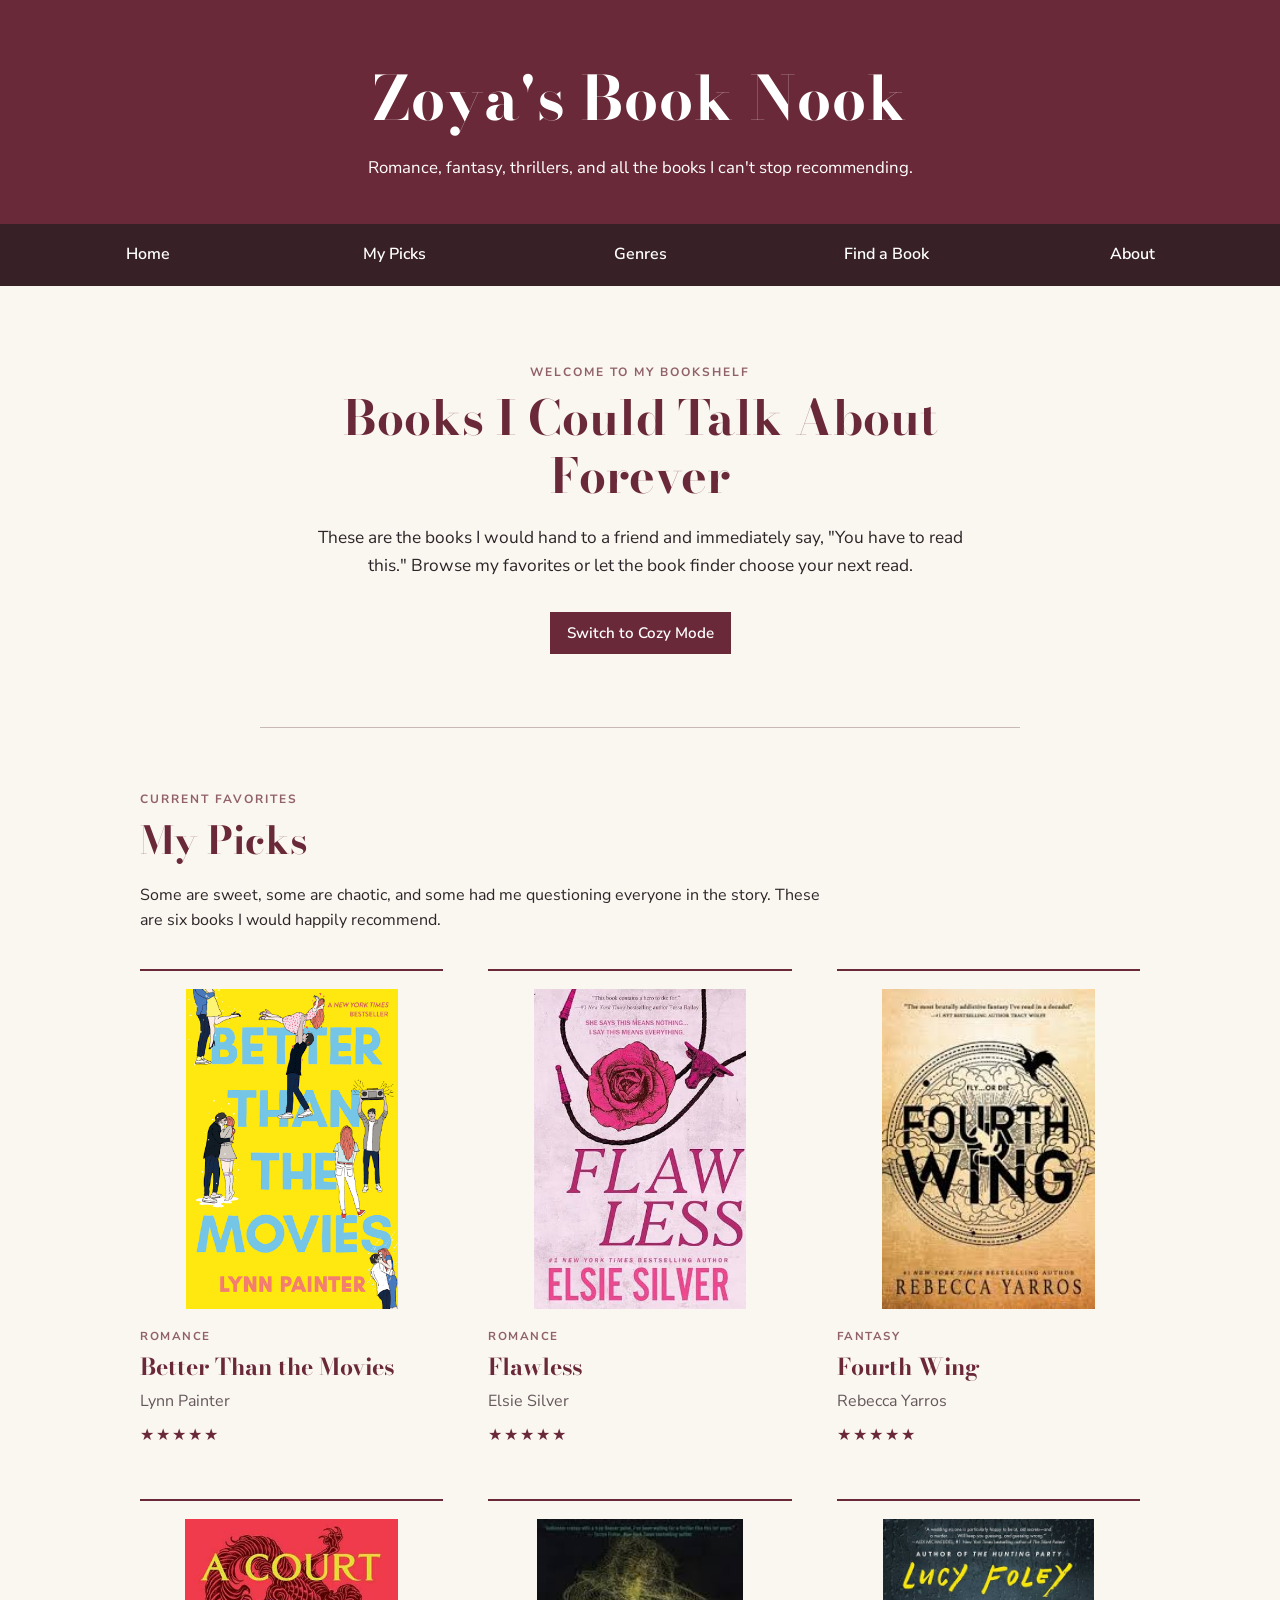
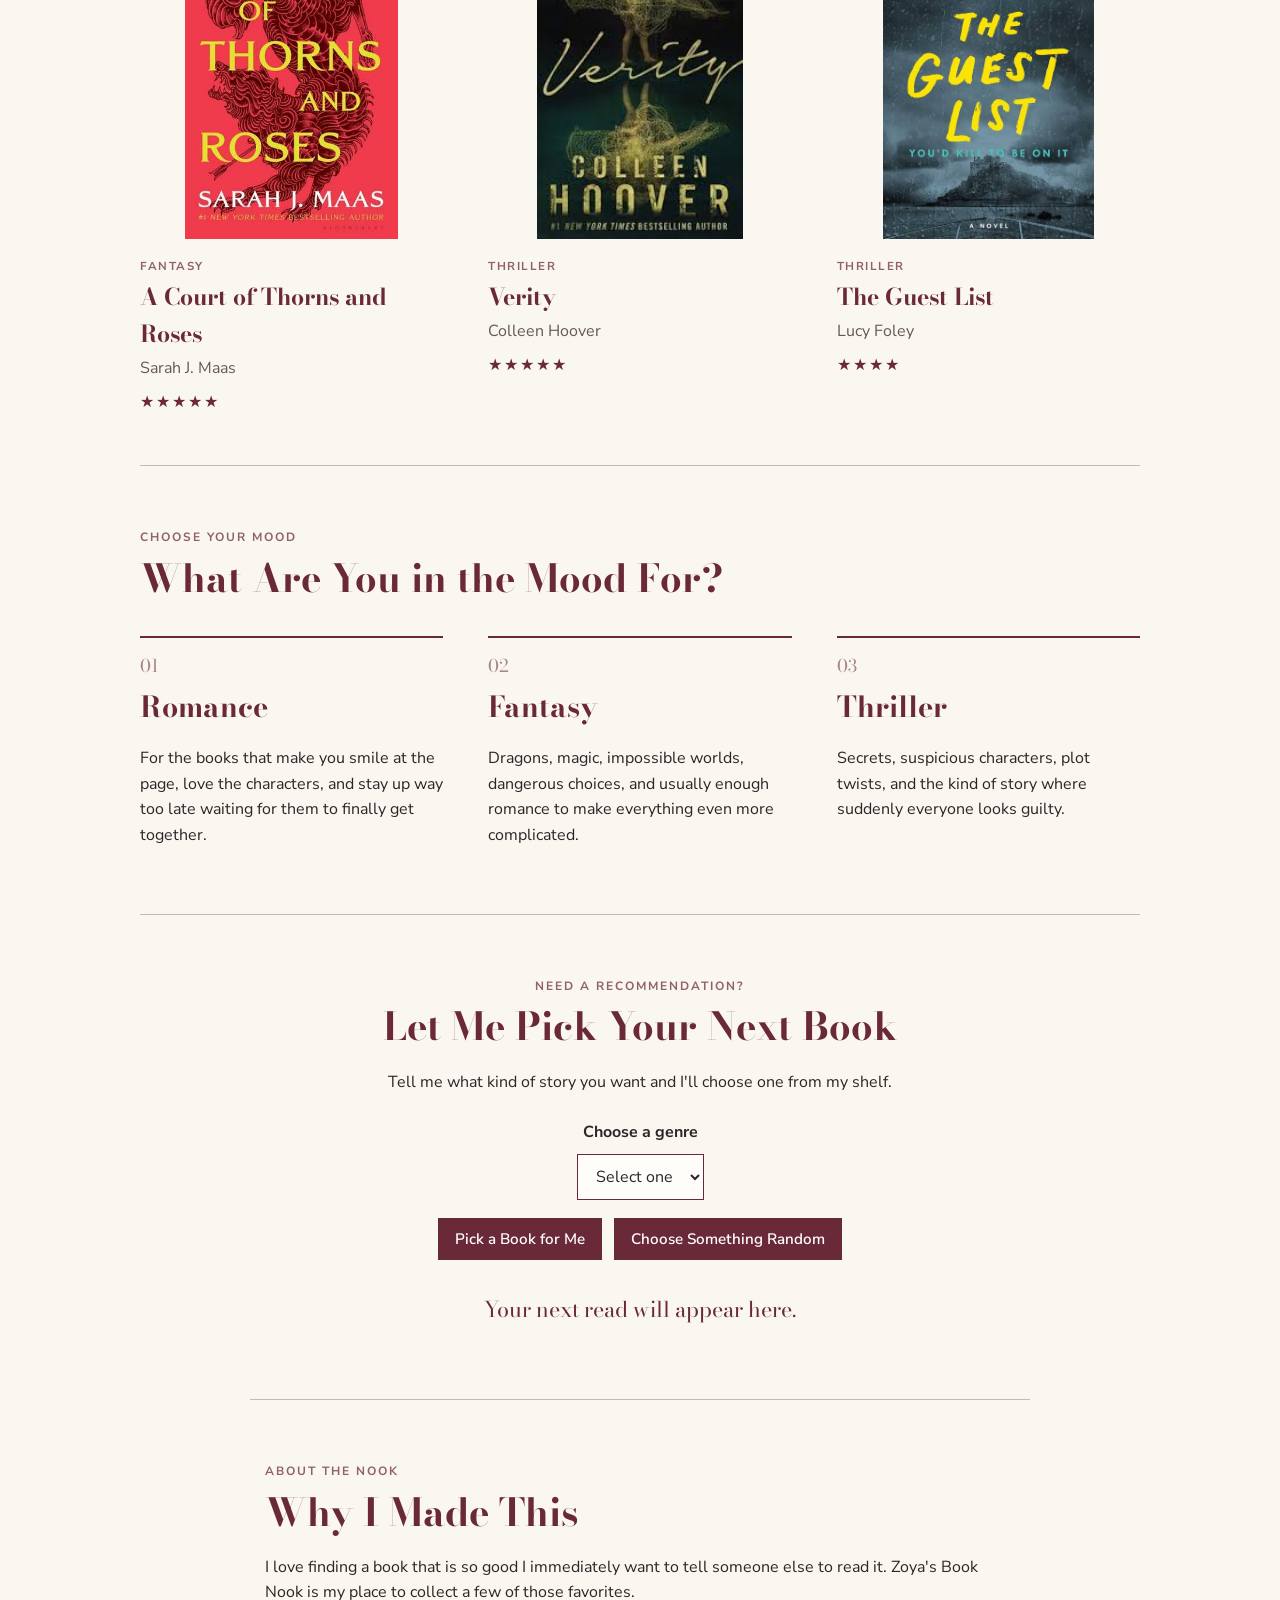
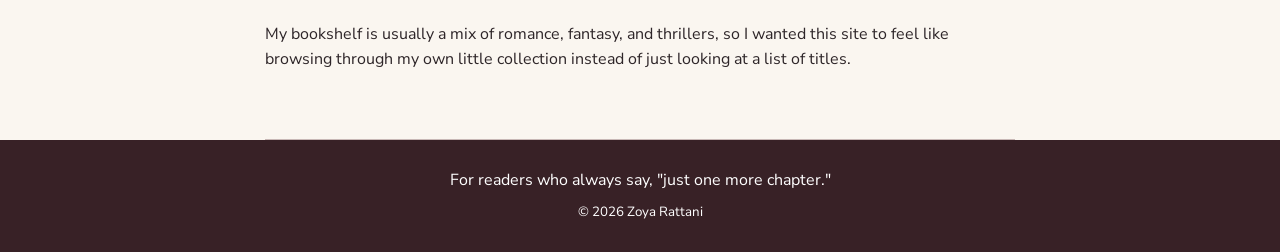
==== index.html @ b7ea71a5 "even more changes" ====
<!DOCTYPE html>
<html lang="en">

<head>
    <meta charset="UTF-8">
    <meta name="viewport" content="width=device-width, initial-scale=1.0">

    <meta name="description" content="Zoya's Book Nook is a collection of some of my favorite romance, fantasy, and thriller books.">
    <meta name="author" content="Zoya Rattani">

    <title>Zoya's Book Nook</title>

    <link rel="stylesheet" href="style.css">
</head>

<body>

    <header>
        <h1>Zoya's Book Nook</h1>

        <p class="tagline">
            Romance, fantasy, thrillers, and all the books I can't stop recommending.
        </p>
    </header>

    <nav>
        <a href="#home">Home</a>
        <a href="#books">My Picks</a>
        <a href="#genres">Genres</a>
        <a href="#recommend">Find a Book</a>
        <a href="#about">About</a>
    </nav>

    <main>

        <section id="home" class="hero">

            <p class="eyebrow">WELCOME TO MY BOOKSHELF</p>

            <h2>Books I Could Talk About Forever</h2>

            <p>
                These are the books I would hand to a friend and immediately say,
                "You have to read this." Browse my favorites or let the book finder
                choose your next read.
            </p>

            <button id="cozy-button">
                Switch to Cozy Mode
            </button>

        </section>


        <section id="books">

            <p class="eyebrow">CURRENT FAVORITES</p>

            <h2>My Picks</h2>

            <p class="section-intro">
                Some are sweet, some are chaotic, and some had me questioning
                everyone in the story. These are six books I would happily recommend.
            </p>

            <div class="book-grid">

                <article class="book-entry">

                    <img
                        src="images/better-than-movies.png"
                        alt="Better Than the Movies book cover"
                    >

                    <p class="genre-label">ROMANCE</p>

                    <h3>Better Than the Movies</h3>

                    <p class="author">
                        Lynn Painter
                    </p>

                    <p class="rating">
                        ★★★★★
                    </p>

                </article>


                <article class="book-entry">

                    <img
                        src="images/flawless.jpeg"
                        alt="Flawless book cover"
                    >

                    <p class="genre-label">ROMANCE</p>

                    <h3>Flawless</h3>

                    <p class="author">
                        Elsie Silver
                    </p>

                    <p class="rating">
                        ★★★★★
                    </p>

                </article>


                <article class="book-entry">

                    <img
                        src="images/fourth-wing.jpeg"
                        alt="Fourth Wing book cover"
                    >

                    <p class="genre-label">FANTASY</p>

                    <h3>Fourth Wing</h3>

                    <p class="author">
                        Rebecca Yarros
                    </p>

                    <p class="rating">
                        ★★★★★
                    </p>

                </article>


                <article class="book-entry">

                    <img
                        src="images/acotar.jpeg"
                        alt="A Court of Thorns and Roses book cover"
                    >

                    <p class="genre-label">FANTASY</p>

                    <h3>A Court of Thorns and Roses</h3>

                    <p class="author">
                        Sarah J. Maas
                    </p>

                    <p class="rating">
                        ★★★★★
                    </p>

                </article>


                <article class="book-entry">

                    <img
                        src="images/verity.jpeg"
                        alt="Verity book cover"
                    >

                    <p class="genre-label">THRILLER</p>

                    <h3>Verity</h3>

                    <p class="author">
                        Colleen Hoover
                    </p>

                    <p class="rating">
                        ★★★★★
                    </p>

                </article>


                <article class="book-entry">

                    <img
                        src="images/guest-list.jpeg"
                        alt="The Guest List book cover"
                    >

                    <p class="genre-label">THRILLER</p>

                    <h3>The Guest List</h3>

                    <p class="author">
                        Lucy Foley
                    </p>

                    <p class="rating">
                        ★★★★
                    </p>

                </article>

            </div>

        </section>


        <section id="genres">

            <p class="eyebrow">CHOOSE YOUR MOOD</p>

            <h2>What Are You in the Mood For?</h2>

            <div class="genre-grid">

                <div class="genre-section">

                    <p class="genre-number">01</p>

                    <h3>Romance</h3>

                    <p>
                        For the books that make you smile at the page,
                        love the characters, and stay up way too late
                        waiting for them to finally get together.
                    </p>

                </div>


                <div class="genre-section">

                    <p class="genre-number">02</p>

                    <h3>Fantasy</h3>

                    <p>
                        Dragons, magic, impossible worlds, dangerous choices,
                        and usually enough romance to make everything even more complicated.
                    </p>

                </div>


                <div class="genre-section">

                    <p class="genre-number">03</p>

                    <h3>Thriller</h3>

                    <p>
                        Secrets, suspicious characters, plot twists, and the kind
                        of story where suddenly everyone looks guilty.
                    </p>

                </div>

            </div>

        </section>


        <section id="recommend">

            <p class="eyebrow">NEED A RECOMMENDATION?</p>

            <h2>Let Me Pick Your Next Book</h2>

            <p>
                Tell me what kind of story you want and I'll choose one from my shelf.
            </p>

            <label for="genreSelect">
                Choose a genre
            </label>

            <select id="genreSelect">

                <option value="">
                    Select one
                </option>

                <option value="romance">
                    Romance
                </option>

                <option value="fantasy">
                    Fantasy
                </option>

                <option value="thriller">
                    Thriller
                </option>

            </select>

            <div class="button-row">

                <button id="recommend-button">
                    Pick a Book for Me
                </button>

                <button id="random-button">
                    Choose Something Random
                </button>

            </div>

            <p id="bookResult">
                Your next read will appear here.
            </p>

        </section>


        <section id="about">

            <p class="eyebrow">ABOUT THE NOOK</p>

            <h2>Why I Made This</h2>

            <p>
                I love finding a book that is so good I immediately want to tell
                someone else to read it. Zoya's Book Nook is my place to collect
                a few of those favorites.
            </p>

            <p>
                My bookshelf is usually a mix of romance, fantasy, and thrillers,
                so I wanted this site to feel like browsing through my own little
                collection instead of just looking at a list of titles.
            </p>

        </section>

    </main>


    <footer>

        <p>
            For readers who always say, "just one more chapter."
        </p>

        <small>
            &copy; 2026 Zoya Rattani
        </small>

    </footer>


    <script src="script.js"></script>

</body>

</html>
---- style.css ----
@import url('https://fonts.googleapis.com/css2?family=Bodoni+Moda:opsz,wght@6..96,600;6..96,700&family=Nunito+Sans:wght@400;500;600;700&display=swap');

html {
    scroll-behavior: smooth;
}

body {
    margin: 0;
    font-family: "Nunito Sans", Arial, sans-serif;
    background-color: #faf6f0;
    color: #2d2528;
    line-height: 1.6;
}

header {
    background-color: #6a2938;
    color: white;
    text-align: center;
    padding: 50px 20px 42px;
}

h1,
h2,
h3 {
    font-family: "Bodoni Moda", Georgia, serif;
}

h1 {
    font-size: 3.8rem;
    margin: 0;
    font-weight: 700;
    letter-spacing: 1px;
}

.tagline {
    margin: 8px 0 0;
    font-size: 1.05rem;
}

nav {
    display: grid;
    grid-template-columns: repeat(5, 1fr);
    background-color: #382126;
    text-align: center;
    padding: 14px 25px;
}

nav a {
    color: white;
    text-decoration: none;
    font-weight: 600;
    padding: 4px;
}

nav a:hover {
    color: #e6b9be;
    text-decoration: underline;
}

main {
    max-width: 1000px;
    margin: auto;
    padding: 0 25px;
}

section {
    padding: 50px 0;
    border-bottom: 1px solid #c8b8b6;
}

h2 {
    color: #6a2938;
    font-size: 2.4rem;
    line-height: 1.2;
    margin: 0 0 20px;
}

h3 {
    color: #6a2938;
}

.eyebrow {
    color: #91616a;
    font-size: 0.75rem;
    font-weight: 700;
    letter-spacing: 2px;
    margin-bottom: 7px;
}

.hero {
    text-align: center;
    max-width: 760px;
    margin: auto;
    padding-top: 65px;
    padding-bottom: 65px;
}

.hero h2 {
    font-size: 3rem;
}

.hero p:not(.eyebrow) {
    font-size: 1.08rem;
    max-width: 680px;
    margin: 0 auto 25px;
}

.section-intro {
    max-width: 700px;
    margin-bottom: 35px;
}

.book-grid {
    display: grid;
    grid-template-columns: repeat(3, 1fr);
    column-gap: 45px;
    row-gap: 50px;
}

.book-entry {
    border-top: 2px solid #6a2938;
    padding-top: 18px;
}

.book-entry img {
    display: block;
    width: 100%;
    max-width: 220px;
    height: 320px;
    object-fit: contain;
    margin: 0 auto 18px;
    border-radius: 0;
}

.book-entry h3 {
    font-size: 1.45rem;
    margin: 3px 0 4px;
}

.genre-label {
    color: #91616a;
    font-size: 0.72rem;
    font-weight: 700;
    letter-spacing: 1.5px;
    margin: 0;
}

.author {
    margin: 0;
    color: #65585b;
}

.rating {
    margin: 8px 0 0;
    letter-spacing: 2px;
    color: #6a2938;
}

.genre-grid {
    display: grid;
    grid-template-columns: repeat(3, 1fr);
    gap: 45px;
    margin-top: 35px;
}

.genre-section {
    border-top: 2px solid #6a2938;
    padding-top: 14px;
}

.genre-section h3 {
    font-size: 1.8rem;
    margin: 4px 0 10px;
}

.genre-number {
    font-family: "Bodoni Moda", Georgia, serif;
    color: #aa858a;
    font-size: 1.1rem;
    margin: 0;
}

#recommend {
    text-align: center;
    max-width: 780px;
    margin: auto;
}

#recommend label {
    display: block;
    font-weight: 700;
    margin: 25px 0 8px;
}

select {
    font-family: "Nunito Sans", Arial, sans-serif;
    font-size: 1rem;
    background-color: #fffdf9;
    color: #2d2528;
    border: 1px solid #6a2938;
    border-radius: 0;
    padding: 10px 14px;
}

.button-row {
    margin-top: 10px;
}

button {
    font-family: "Nunito Sans", Arial, sans-serif;
    font-size: 0.95rem;
    font-weight: 600;
    background-color: #6a2938;
    color: white;
    border: 1px solid #6a2938;
    border-radius: 0;
    padding: 10px 16px;
    margin: 8px 4px;
    cursor: pointer;
    box-shadow: none;
}

button:hover {
    background-color: #87394c;
}

#bookResult {
    font-family: "Bodoni Moda", Georgia, serif;
    font-size: 1.35rem;
    color: #6a2938;
    min-height: 35px;
    margin-top: 25px;
}

#about {
    max-width: 750px;
    margin: auto;
}

footer {
    background-color: #382126;
    color: white;
    text-align: center;
    padding: 28px 20px;
}

footer p {
    margin: 0 0 5px;
}


/* Cozy mode */

body.cozy-mode {
    background-color: #20191b;
    color: #eee5df;
}

body.cozy-mode header {
    background-color: #3d2027;
}

body.cozy-mode nav {
    background-color: #160f11;
}

body.cozy-mode h2,
body.cozy-mode h3 {
    color: #e5b8bf;
}

body.cozy-mode .eyebrow,
body.cozy-mode .genre-label {
    color: #cf949e;
}

body.cozy-mode section {
    border-bottom-color: #60494f;
}

body.cozy-mode .book-entry,
body.cozy-mode .genre-section {
    border-top-color: #b36f7b;
}

body.cozy-mode .author {
    color: #cbbdb8;
}

body.cozy-mode .rating {
    color: #d99aa5;
}

body.cozy-mode select {
    background-color: #302426;
    color: #eee5df;
    border-color: #b36f7b;
}

body.cozy-mode #bookResult {
    color: #e5b8bf;
}

body.cozy-mode button {
    background-color: #7c3b49;
    border-color: #b36f7b;
}

body.cozy-mode button:hover {
    background-color: #965062;
}


/* Tablet */

@media (max-width: 900px) {

    .book-grid {
        grid-template-columns: repeat(2, 1fr);
    }

    .genre-grid {
        grid-template-columns: repeat(2, 1fr);
    }
}


/* Phone */

@media (max-width: 600px) {

    nav {
        grid-template-columns: 1fr;
        gap: 8px;
    }

    main {
        padding: 0 20px;
    }

    h1 {
        font-size: 2.6rem;
    }

    h2 {
        font-size: 2rem;
    }

    .hero h2 {
        font-size: 2.3rem;
    }

    .book-grid {
        grid-template-columns: 1fr;
    }

    .genre-grid {
        grid-template-columns: 1fr;
    }

    .book-entry img {
        height: auto;
        max-width: 230px;
    }

    button {
        display: block;
        width: 100%;
        margin: 8px 0;
    }
}
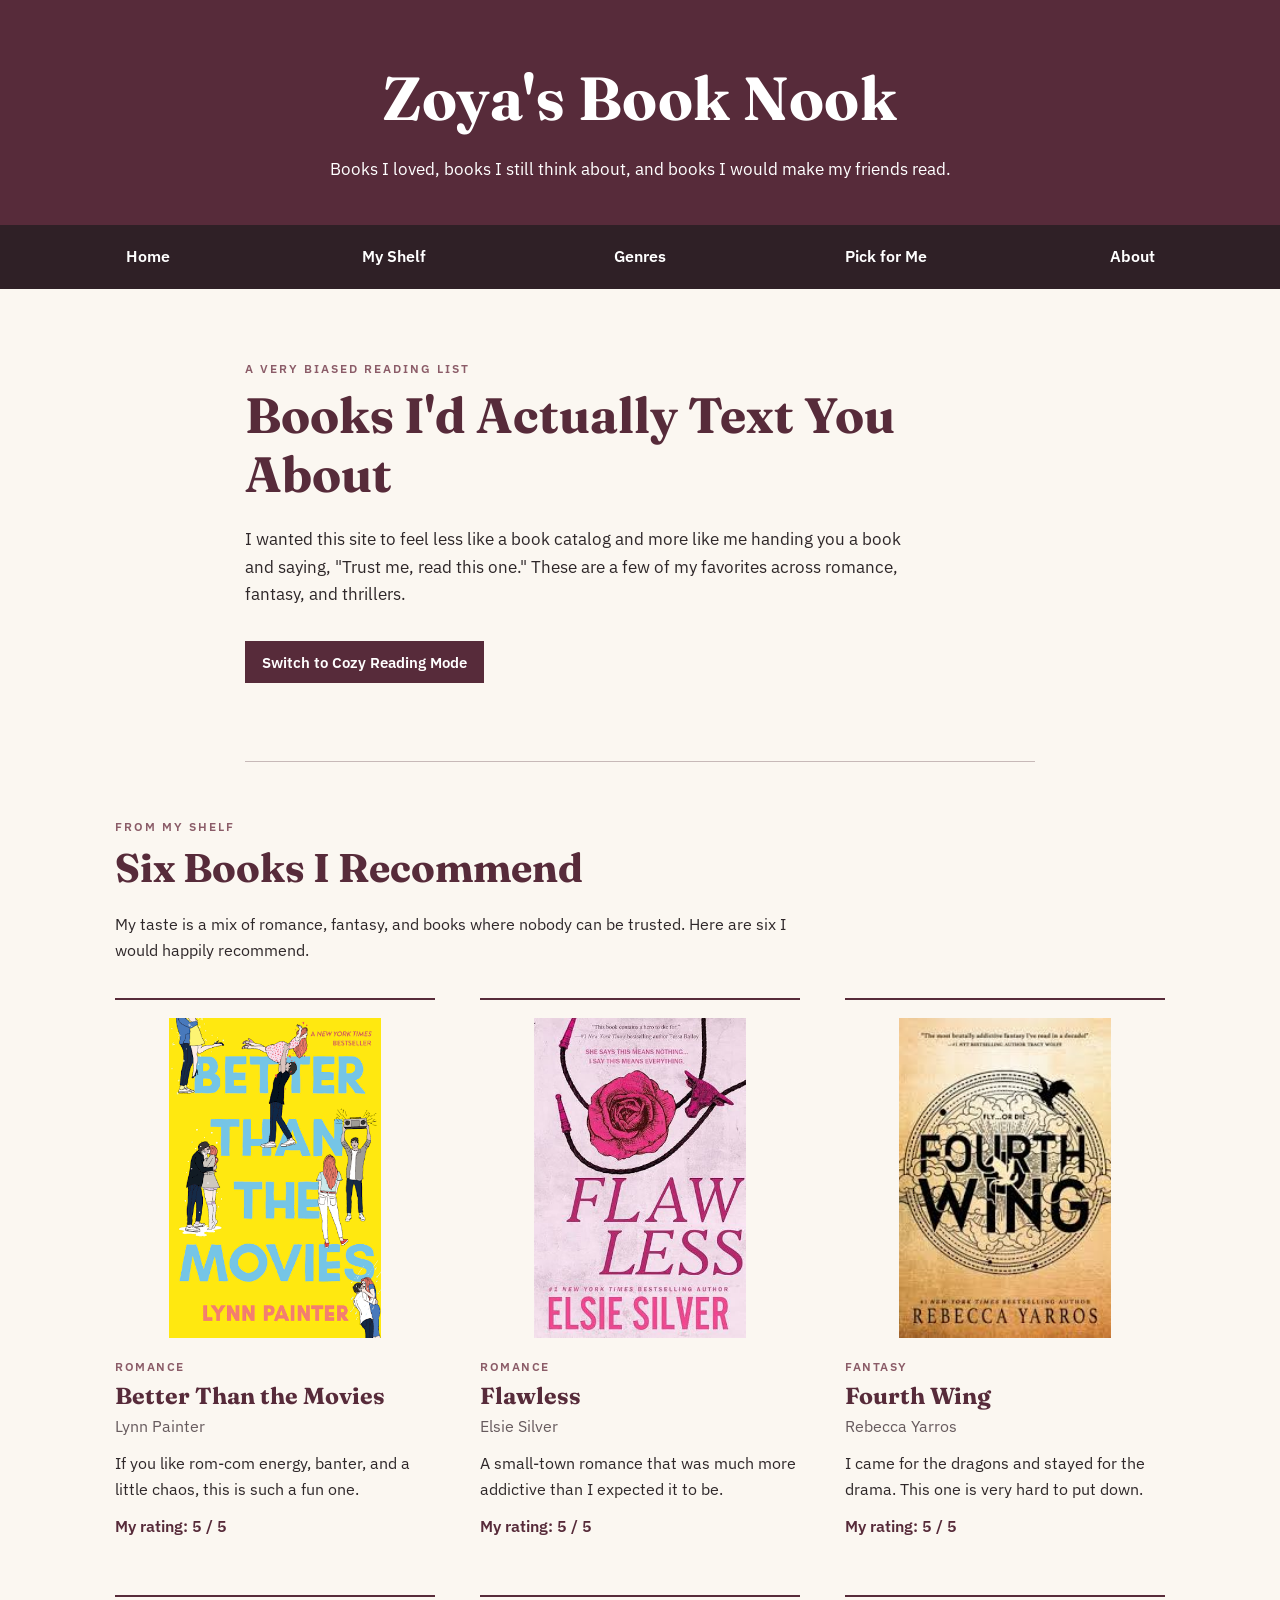
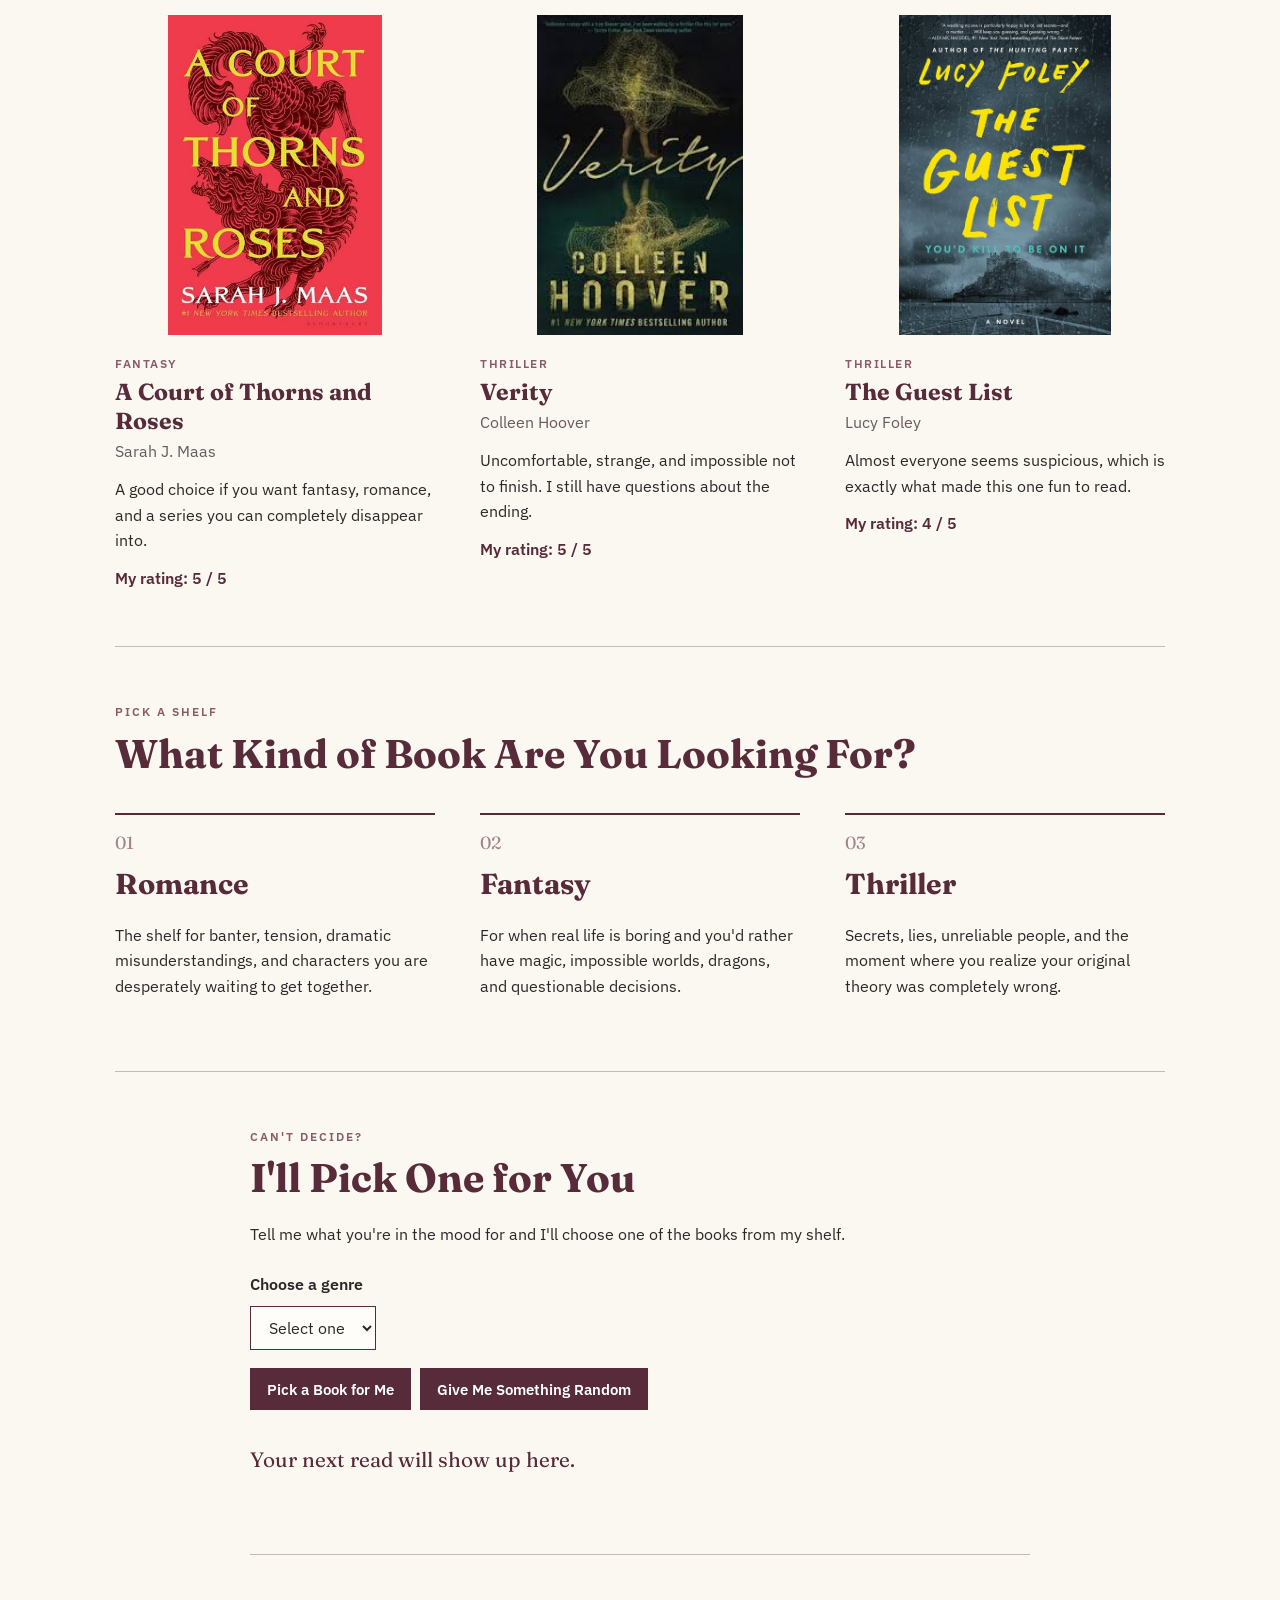
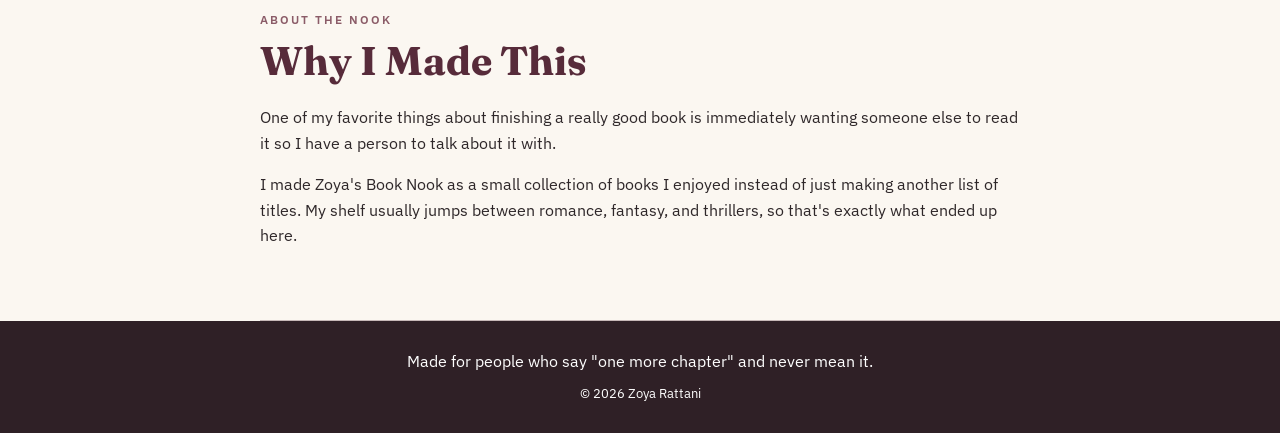
==== commit e4635485: "maybe last changes" ====
--- a/index.html
+++ b/index.html
@@ -5,7 +5,9 @@
     <meta charset="UTF-8">
     <meta name="viewport" content="width=device-width, initial-scale=1.0">
 
-    <meta name="description" content="Zoya's Book Nook is a collection of some of my favorite romance, fantasy, and thriller books.">
+    <meta name="description"
+          content="Zoya's Book Nook is a personal collection of romance, fantasy, and thriller books I would recommend to a friend.">
+
     <meta name="author" content="Zoya Rattani">
 
     <title>Zoya's Book Nook</title>
@@ -19,34 +21,36 @@
         <h1>Zoya's Book Nook</h1>
 
         <p class="tagline">
-            Romance, fantasy, thrillers, and all the books I can't stop recommending.
+            Books I loved, books I still think about, and books I would make my friends read.
         </p>
     </header>
 
+
     <nav>
         <a href="#home">Home</a>
-        <a href="#books">My Picks</a>
+        <a href="#books">My Shelf</a>
         <a href="#genres">Genres</a>
-        <a href="#recommend">Find a Book</a>
+        <a href="#recommend">Pick for Me</a>
         <a href="#about">About</a>
     </nav>
 
+
     <main>
 
         <section id="home" class="hero">
 
-            <p class="eyebrow">WELCOME TO MY BOOKSHELF</p>
-
-            <h2>Books I Could Talk About Forever</h2>
+            <p class="eyebrow">A VERY BIASED READING LIST</p>
+
+            <h2>Books I'd Actually Text You About</h2>
 
             <p>
-                These are the books I would hand to a friend and immediately say,
-                "You have to read this." Browse my favorites or let the book finder
-                choose your next read.
+                I wanted this site to feel less like a book catalog and more like
+                me handing you a book and saying, "Trust me, read this one."
+                These are a few of my favorites across romance, fantasy, and thrillers.
             </p>
 
             <button id="cozy-button">
-                Switch to Cozy Mode
+                Switch to Cozy Reading Mode
             </button>
 
         </section>
@@ -54,14 +58,15 @@
 
         <section id="books">
 
-            <p class="eyebrow">CURRENT FAVORITES</p>
-
-            <h2>My Picks</h2>
+            <p class="eyebrow">FROM MY SHELF</p>
+
+            <h2>Six Books I Recommend</h2>
 
             <p class="section-intro">
-                Some are sweet, some are chaotic, and some had me questioning
-                everyone in the story. These are six books I would happily recommend.
-            </p>
+                My taste is a mix of romance, fantasy, and books where nobody can
+                be trusted. Here are six I would happily recommend.
+            </p>
+
 
             <div class="book-grid">
 
@@ -80,8 +85,13 @@
                         Lynn Painter
                     </p>
 
-                    <p class="rating">
-                        ★★★★★
+                    <p class="book-note">
+                        If you like rom-com energy, banter, and a little chaos,
+                        this is such a fun one.
+                    </p>
+
+                    <p class="rating">
+                        My rating: 5 / 5
                     </p>
 
                 </article>
@@ -102,8 +112,13 @@
                         Elsie Silver
                     </p>
 
-                    <p class="rating">
-                        ★★★★★
+                    <p class="book-note">
+                        A small-town romance that was much more addictive
+                        than I expected it to be.
+                    </p>
+
+                    <p class="rating">
+                        My rating: 5 / 5
                     </p>
 
                 </article>
@@ -124,8 +139,13 @@
                         Rebecca Yarros
                     </p>
 
-                    <p class="rating">
-                        ★★★★★
+                    <p class="book-note">
+                        I came for the dragons and stayed for the drama.
+                        This one is very hard to put down.
+                    </p>
+
+                    <p class="rating">
+                        My rating: 5 / 5
                     </p>
 
                 </article>
@@ -146,8 +166,13 @@
                         Sarah J. Maas
                     </p>
 
-                    <p class="rating">
-                        ★★★★★
+                    <p class="book-note">
+                        A good choice if you want fantasy, romance,
+                        and a series you can completely disappear into.
+                    </p>
+
+                    <p class="rating">
+                        My rating: 5 / 5
                     </p>
 
                 </article>
@@ -168,8 +193,13 @@
                         Colleen Hoover
                     </p>
 
-                    <p class="rating">
-                        ★★★★★
+                    <p class="book-note">
+                        Uncomfortable, strange, and impossible not to finish.
+                        I still have questions about the ending.
+                    </p>
+
+                    <p class="rating">
+                        My rating: 5 / 5
                     </p>
 
                 </article>
@@ -190,8 +220,13 @@
                         Lucy Foley
                     </p>
 
-                    <p class="rating">
-                        ★★★★
+                    <p class="book-note">
+                        Almost everyone seems suspicious, which is exactly
+                        what made this one fun to read.
+                    </p>
+
+                    <p class="rating">
+                        My rating: 4 / 5
                     </p>
 
                 </article>
@@ -203,9 +238,10 @@
 
         <section id="genres">
 
-            <p class="eyebrow">CHOOSE YOUR MOOD</p>
-
-            <h2>What Are You in the Mood For?</h2>
+            <p class="eyebrow">PICK A SHELF</p>
+
+            <h2>What Kind of Book Are You Looking For?</h2>
+
 
             <div class="genre-grid">
 
@@ -216,9 +252,8 @@
                     <h3>Romance</h3>
 
                     <p>
-                        For the books that make you smile at the page,
-                        love the characters, and stay up way too late
-                        waiting for them to finally get together.
+                        The shelf for banter, tension, dramatic misunderstandings,
+                        and characters you are desperately waiting to get together.
                     </p>
 
                 </div>
@@ -231,8 +266,8 @@
                     <h3>Fantasy</h3>
 
                     <p>
-                        Dragons, magic, impossible worlds, dangerous choices,
-                        and usually enough romance to make everything even more complicated.
+                        For when real life is boring and you'd rather have magic,
+                        impossible worlds, dragons, and questionable decisions.
                     </p>
 
                 </div>
@@ -245,8 +280,8 @@
                     <h3>Thriller</h3>
 
                     <p>
-                        Secrets, suspicious characters, plot twists, and the kind
-                        of story where suddenly everyone looks guilty.
+                        Secrets, lies, unreliable people, and the moment where
+                        you realize your original theory was completely wrong.
                     </p>
 
                 </div>
@@ -258,18 +293,21 @@
 
         <section id="recommend">
 
-            <p class="eyebrow">NEED A RECOMMENDATION?</p>
-
-            <h2>Let Me Pick Your Next Book</h2>
+            <p class="eyebrow">CAN'T DECIDE?</p>
+
+            <h2>I'll Pick One for You</h2>
 
             <p>
-                Tell me what kind of story you want and I'll choose one from my shelf.
-            </p>
+                Tell me what you're in the mood for and I'll choose
+                one of the books from my shelf.
+            </p>
+
 
             <label for="genreSelect">
                 Choose a genre
             </label>
 
+
             <select id="genreSelect">
 
                 <option value="">
@@ -290,6 +328,7 @@
 
             </select>
 
+
             <div class="button-row">
 
                 <button id="recommend-button">
@@ -297,13 +336,14 @@
                 </button>
 
                 <button id="random-button">
-                    Choose Something Random
+                    Give Me Something Random
                 </button>
 
             </div>
 
+
             <p id="bookResult">
-                Your next read will appear here.
+                Your next read will show up here.
             </p>
 
         </section>
@@ -316,15 +356,16 @@
             <h2>Why I Made This</h2>
 
             <p>
-                I love finding a book that is so good I immediately want to tell
-                someone else to read it. Zoya's Book Nook is my place to collect
-                a few of those favorites.
+                One of my favorite things about finishing a really good book
+                is immediately wanting someone else to read it so I have a person
+                to talk about it with.
             </p>
 
             <p>
-                My bookshelf is usually a mix of romance, fantasy, and thrillers,
-                so I wanted this site to feel like browsing through my own little
-                collection instead of just looking at a list of titles.
+                I made Zoya's Book Nook as a small collection of books I enjoyed
+                instead of just making another list of titles. My shelf usually
+                jumps between romance, fantasy, and thrillers, so that's exactly
+                what ended up here.
             </p>
 
         </section>
@@ -335,7 +376,7 @@
     <footer>
 
         <p>
-            For readers who always say, "just one more chapter."
+            Made for people who say "one more chapter" and never mean it.
         </p>
 
         <small>
--- a/style.css
+++ b/style.css
@@ -1,4 +1,4 @@
-@import url('https://fonts.googleapis.com/css2?family=Bodoni+Moda:opsz,wght@6..96,600;6..96,700&family=Nunito+Sans:wght@400;500;600;700&display=swap');
+@import url('https://fonts.googleapis.com/css2?family=Fraunces:opsz,wght@9..144,600;9..144,700&family=IBM+Plex+Sans:wght@400;500;600&display=swap');
 
 html {
     scroll-behavior: smooth;
@@ -6,14 +6,17 @@
 
 body {
     margin: 0;
-    font-family: "Nunito Sans", Arial, sans-serif;
-    background-color: #faf6f0;
-    color: #2d2528;
+    font-family: "IBM Plex Sans", Arial, sans-serif;
+    background-color: #fbf7f1;
+    color: #2e2729;
     line-height: 1.6;
 }
 
+
+/* Header */
+
 header {
-    background-color: #6a2938;
+    background-color: #572b3a;
     color: white;
     text-align: center;
     padding: 50px 20px 42px;
@@ -22,183 +25,264 @@
 h1,
 h2,
 h3 {
-    font-family: "Bodoni Moda", Georgia, serif;
+    font-family: "Fraunces", Georgia, serif;
 }
 
 h1 {
     font-size: 3.8rem;
+    font-weight: 700;
     margin: 0;
-    font-weight: 700;
-    letter-spacing: 1px;
+    letter-spacing: 0.5px;
 }
 
 .tagline {
-    margin: 8px 0 0;
+    max-width: 650px;
+    margin: 9px auto 0;
     font-size: 1.05rem;
 }
+
+
+/* Navigation */
 
 nav {
     display: grid;
     grid-template-columns: repeat(5, 1fr);
-    background-color: #382126;
+
+    background-color: #2f2026;
+
     text-align: center;
+
     padding: 14px 25px;
 }
 
 nav a {
     color: white;
+
     text-decoration: none;
-    font-weight: 600;
-    padding: 4px;
+
+    font-weight: 600;
+
+    padding: 5px;
 }
 
 nav a:hover {
-    color: #e6b9be;
+    color: #e0b6c1;
+
     text-decoration: underline;
 }
 
+
+/* Main layout */
+
 main {
-    max-width: 1000px;
+    max-width: 1050px;
+
     margin: auto;
+
     padding: 0 25px;
 }
 
 section {
-    padding: 50px 0;
-    border-bottom: 1px solid #c8b8b6;
+    padding: 55px 0;
+
+    border-bottom: 1px solid #c7b9b8;
 }
 
 h2 {
-    color: #6a2938;
-    font-size: 2.4rem;
+    color: #572b3a;
+
+    font-size: 2.5rem;
+
     line-height: 1.2;
+
     margin: 0 0 20px;
 }
 
 h3 {
-    color: #6a2938;
+    color: #572b3a;
 }
 
 .eyebrow {
-    color: #91616a;
+    color: #8b5c68;
+
     font-size: 0.75rem;
-    font-weight: 700;
+
+    font-weight: 600;
+
     letter-spacing: 2px;
-    margin-bottom: 7px;
-}
+
+    margin: 0 0 8px;
+}
+
+
+/* Intro */
 
 .hero {
-    text-align: center;
-    max-width: 760px;
+    max-width: 790px;
+
     margin: auto;
-    padding-top: 65px;
-    padding-bottom: 65px;
+
+    padding-top: 70px;
+
+    padding-bottom: 70px;
 }
 
 .hero h2 {
-    font-size: 3rem;
+    font-size: 3.1rem;
 }
 
 .hero p:not(.eyebrow) {
+    max-width: 680px;
+
     font-size: 1.08rem;
-    max-width: 680px;
-    margin: 0 auto 25px;
+
+    margin-bottom: 25px;
 }
 
 .section-intro {
     max-width: 700px;
+
     margin-bottom: 35px;
 }
+
+
+/* Books grid */
 
 .book-grid {
     display: grid;
+
     grid-template-columns: repeat(3, 1fr);
+
     column-gap: 45px;
-    row-gap: 50px;
+
+    row-gap: 55px;
 }
 
 .book-entry {
-    border-top: 2px solid #6a2938;
+    border-top: 2px solid #572b3a;
+
     padding-top: 18px;
 }
 
 .book-entry img {
     display: block;
+
     width: 100%;
+
     max-width: 220px;
+
     height: 320px;
+
     object-fit: contain;
-    margin: 0 auto 18px;
+
+    margin: 0 auto 20px;
+
     border-radius: 0;
+}
+
+.genre-label {
+    color: #8b5c68;
+
+    font-size: 0.72rem;
+
+    font-weight: 600;
+
+    letter-spacing: 1.5px;
+
+    margin: 0;
 }
 
 .book-entry h3 {
     font-size: 1.45rem;
-    margin: 3px 0 4px;
-}
-
-.genre-label {
-    color: #91616a;
-    font-size: 0.72rem;
-    font-weight: 700;
-    letter-spacing: 1.5px;
+
+    line-height: 1.25;
+
+    margin: 4px 0;
+}
+
+.author {
+    color: #675b5e;
+
+    margin: 0 0 12px;
+}
+
+.book-note {
+    margin: 0 0 12px;
+}
+
+.rating {
+    color: #572b3a;
+
+    font-weight: 600;
+
     margin: 0;
 }
 
-.author {
-    margin: 0;
-    color: #65585b;
-}
-
-.rating {
-    margin: 8px 0 0;
-    letter-spacing: 2px;
-    color: #6a2938;
-}
+
+/* Genre grid */
 
 .genre-grid {
     display: grid;
+
     grid-template-columns: repeat(3, 1fr);
+
     gap: 45px;
+
     margin-top: 35px;
 }
 
 .genre-section {
-    border-top: 2px solid #6a2938;
+    border-top: 2px solid #572b3a;
+
     padding-top: 14px;
+}
+
+.genre-number {
+    font-family: "Fraunces", Georgia, serif;
+
+    color: #a1838b;
+
+    font-size: 1.1rem;
+
+    margin: 0;
 }
 
 .genre-section h3 {
     font-size: 1.8rem;
+
     margin: 4px 0 10px;
 }
 
-.genre-number {
-    font-family: "Bodoni Moda", Georgia, serif;
-    color: #aa858a;
-    font-size: 1.1rem;
-    margin: 0;
-}
+
+/* Recommendation section */
 
 #recommend {
-    text-align: center;
     max-width: 780px;
+
     margin: auto;
 }
 
 #recommend label {
     display: block;
-    font-weight: 700;
+
+    font-weight: 600;
+
     margin: 25px 0 8px;
 }
 
 select {
-    font-family: "Nunito Sans", Arial, sans-serif;
+    font-family: "IBM Plex Sans", Arial, sans-serif;
+
     font-size: 1rem;
+
     background-color: #fffdf9;
-    color: #2d2528;
-    border: 1px solid #6a2938;
+
+    color: #2e2729;
+
+    border: 1px solid #572b3a;
+
     border-radius: 0;
+
     padding: 10px 14px;
 }
 
@@ -207,40 +291,64 @@
 }
 
 button {
-    font-family: "Nunito Sans", Arial, sans-serif;
+    font-family: "IBM Plex Sans", Arial, sans-serif;
+
     font-size: 0.95rem;
-    font-weight: 600;
-    background-color: #6a2938;
+
+    font-weight: 600;
+
+    background-color: #572b3a;
+
     color: white;
-    border: 1px solid #6a2938;
+
+    border: 1px solid #572b3a;
+
     border-radius: 0;
+
     padding: 10px 16px;
-    margin: 8px 4px;
+
+    margin: 8px 5px 8px 0;
+
     cursor: pointer;
+
     box-shadow: none;
 }
 
 button:hover {
-    background-color: #87394c;
+    background-color: #743b4e;
 }
 
 #bookResult {
-    font-family: "Bodoni Moda", Georgia, serif;
-    font-size: 1.35rem;
-    color: #6a2938;
+    font-family: "Fraunces", Georgia, serif;
+
+    color: #572b3a;
+
+    font-size: 1.3rem;
+
     min-height: 35px;
+
     margin-top: 25px;
 }
 
+
+/* About */
+
 #about {
-    max-width: 750px;
+    max-width: 760px;
+
     margin: auto;
 }
 
+
+/* Footer */
+
 footer {
-    background-color: #382126;
+    background-color: #2f2026;
+
     color: white;
+
     text-align: center;
+
     padding: 28px 20px;
 }
 
@@ -249,65 +357,69 @@
 }
 
 
-/* Cozy mode */
+/* Cozy reading mode */
 
 body.cozy-mode {
-    background-color: #20191b;
-    color: #eee5df;
+    background-color: #211b1e;
+
+    color: #eee5e2;
 }
 
 body.cozy-mode header {
-    background-color: #3d2027;
+    background-color: #3d222c;
 }
 
 body.cozy-mode nav {
-    background-color: #160f11;
+    background-color: #170f12;
 }
 
 body.cozy-mode h2,
 body.cozy-mode h3 {
-    color: #e5b8bf;
+    color: #e1b7c1;
 }
 
 body.cozy-mode .eyebrow,
 body.cozy-mode .genre-label {
-    color: #cf949e;
+    color: #ca939f;
 }
 
 body.cozy-mode section {
-    border-bottom-color: #60494f;
+    border-bottom-color: #625056;
 }
 
 body.cozy-mode .book-entry,
 body.cozy-mode .genre-section {
-    border-top-color: #b36f7b;
+    border-top-color: #b77686;
 }
 
 body.cozy-mode .author {
-    color: #cbbdb8;
+    color: #c9bbbe;
 }
 
 body.cozy-mode .rating {
-    color: #d99aa5;
+    color: #dba6b2;
 }
 
 body.cozy-mode select {
-    background-color: #302426;
-    color: #eee5df;
-    border-color: #b36f7b;
+    background-color: #302529;
+
+    color: #eee5e2;
+
+    border-color: #b77686;
 }
 
 body.cozy-mode #bookResult {
-    color: #e5b8bf;
+    color: #e1b7c1;
 }
 
 body.cozy-mode button {
-    background-color: #7c3b49;
-    border-color: #b36f7b;
+    background-color: #743b4e;
+
+    border-color: #a96173;
 }
 
 body.cozy-mode button:hover {
-    background-color: #965062;
+    background-color: #8b4b60;
 }
 
 
@@ -331,6 +443,7 @@
 
     nav {
         grid-template-columns: 1fr;
+
         gap: 8px;
     }
 
@@ -360,12 +473,15 @@
 
     .book-entry img {
         height: auto;
+
         max-width: 230px;
     }
 
     button {
         display: block;
+
         width: 100%;
+
         margin: 8px 0;
     }
 }
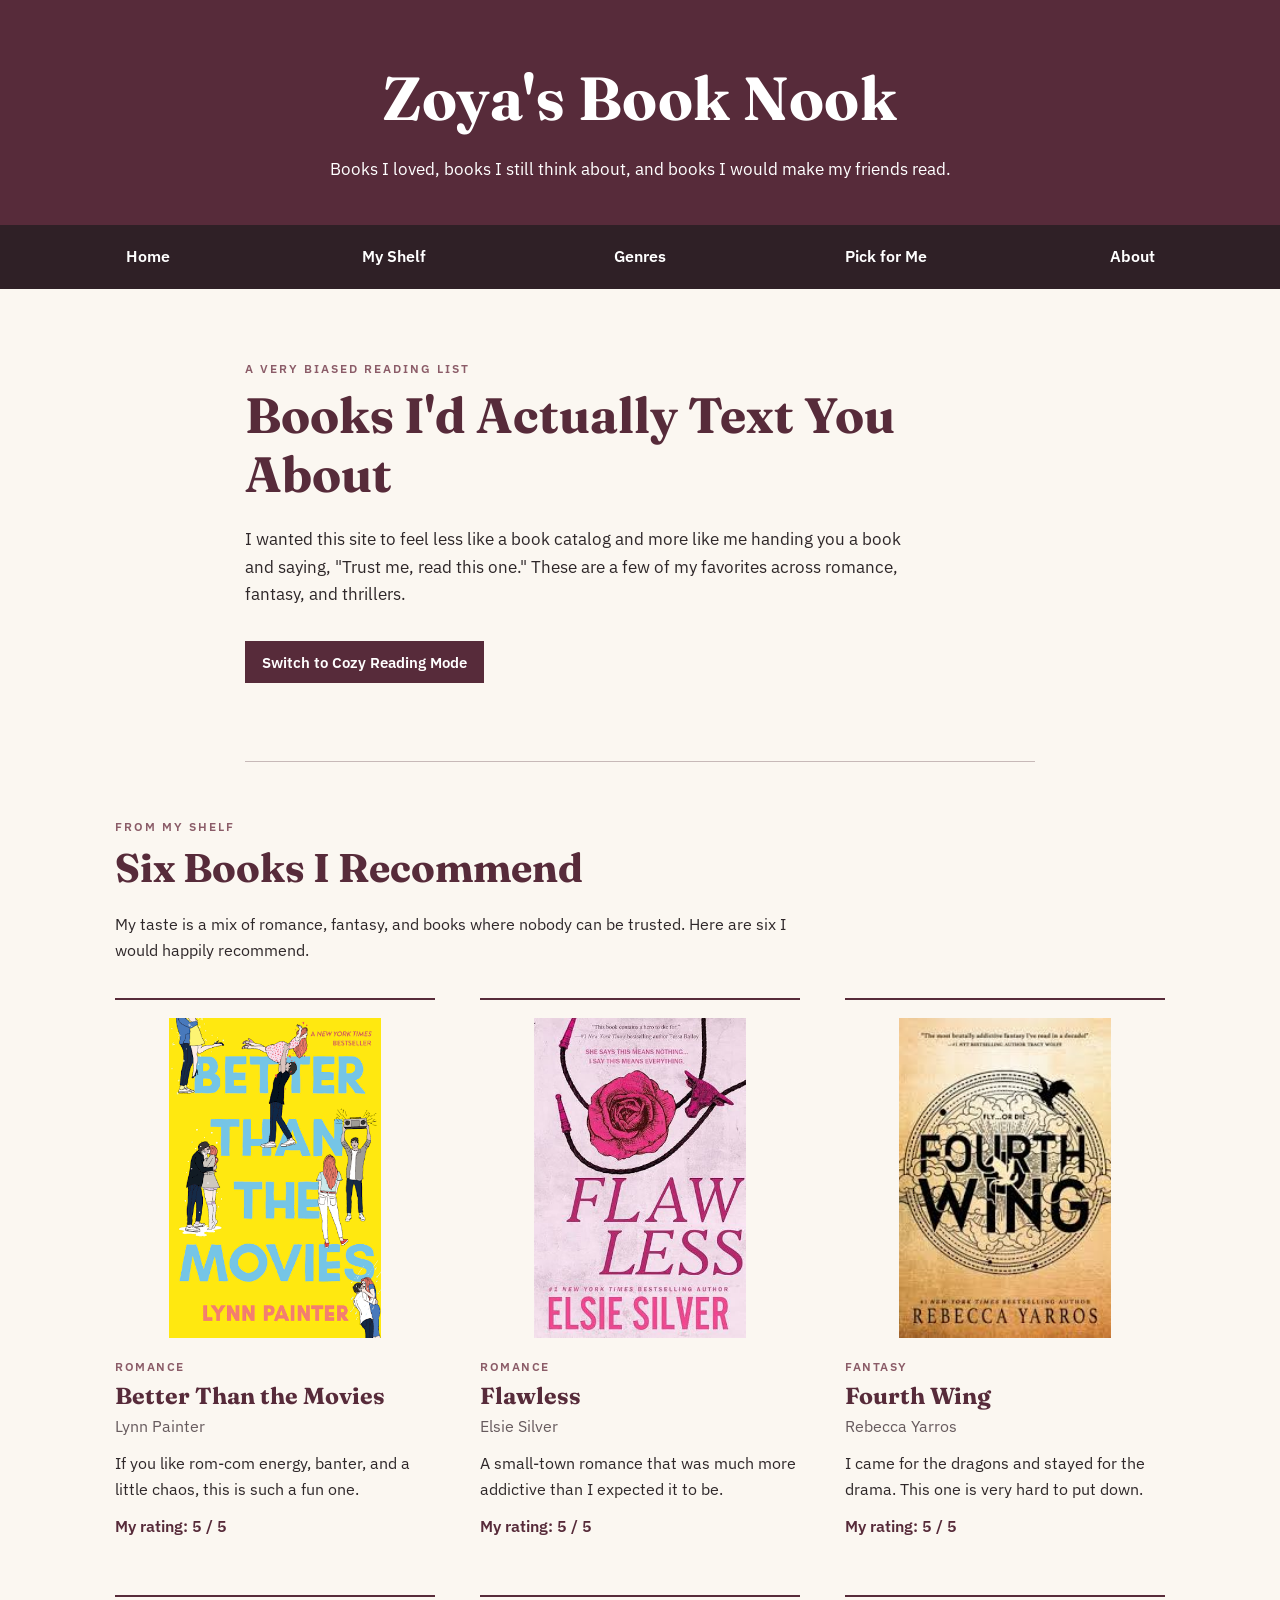
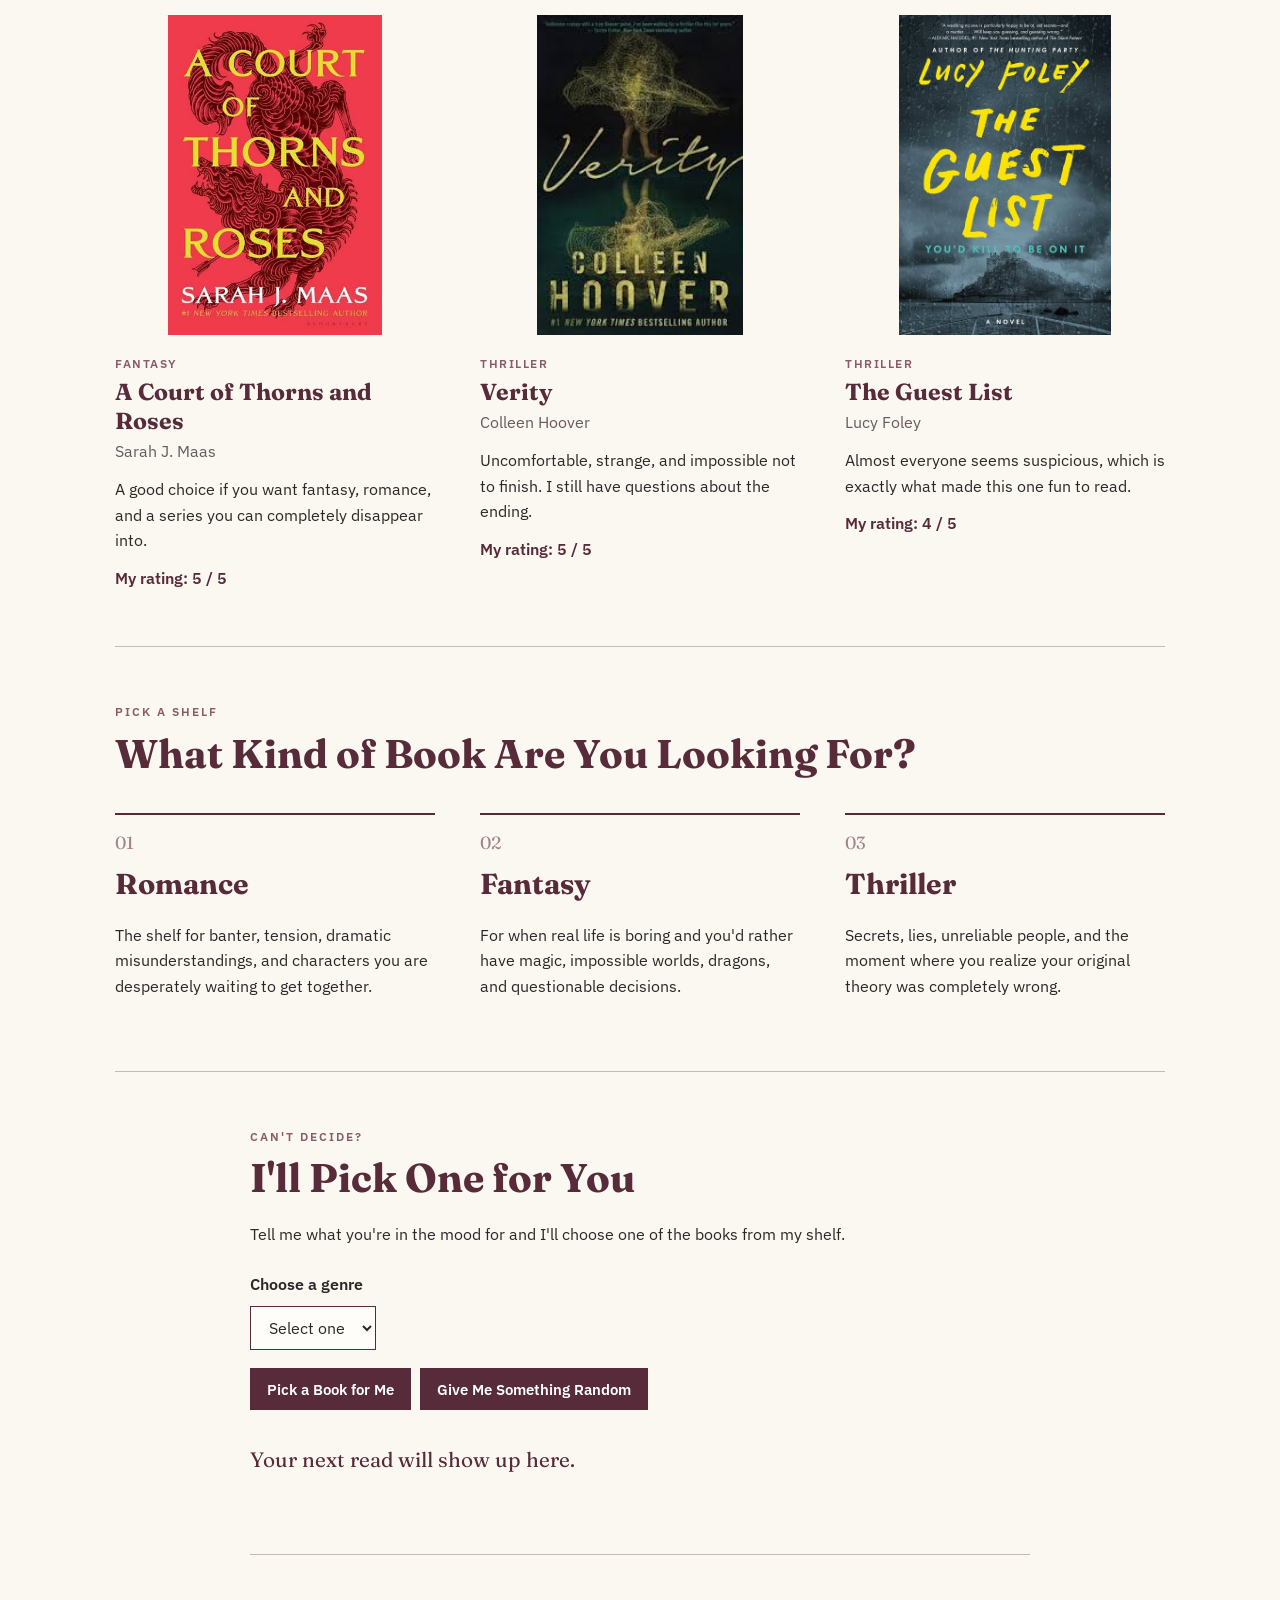
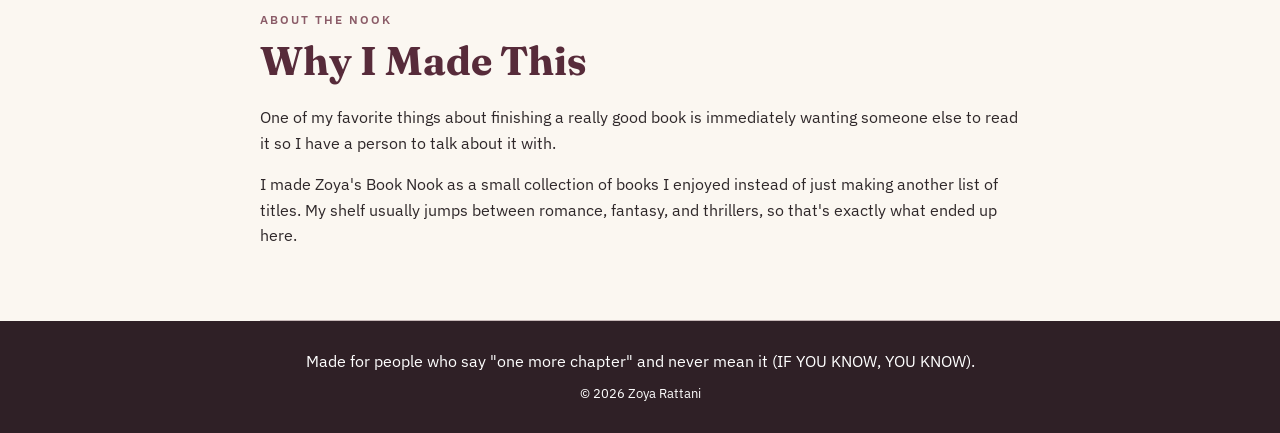
==== commit 34475dc2: "funny comment" ====
--- a/index.html
+++ b/index.html
@@ -376,7 +376,7 @@
     <footer>
 
         <p>
-            Made for people who say "one more chapter" and never mean it.
+            Made for people who say "one more chapter" and never mean it (IF YOU KNOW, YOU KNOW).
         </p>
 
         <small>
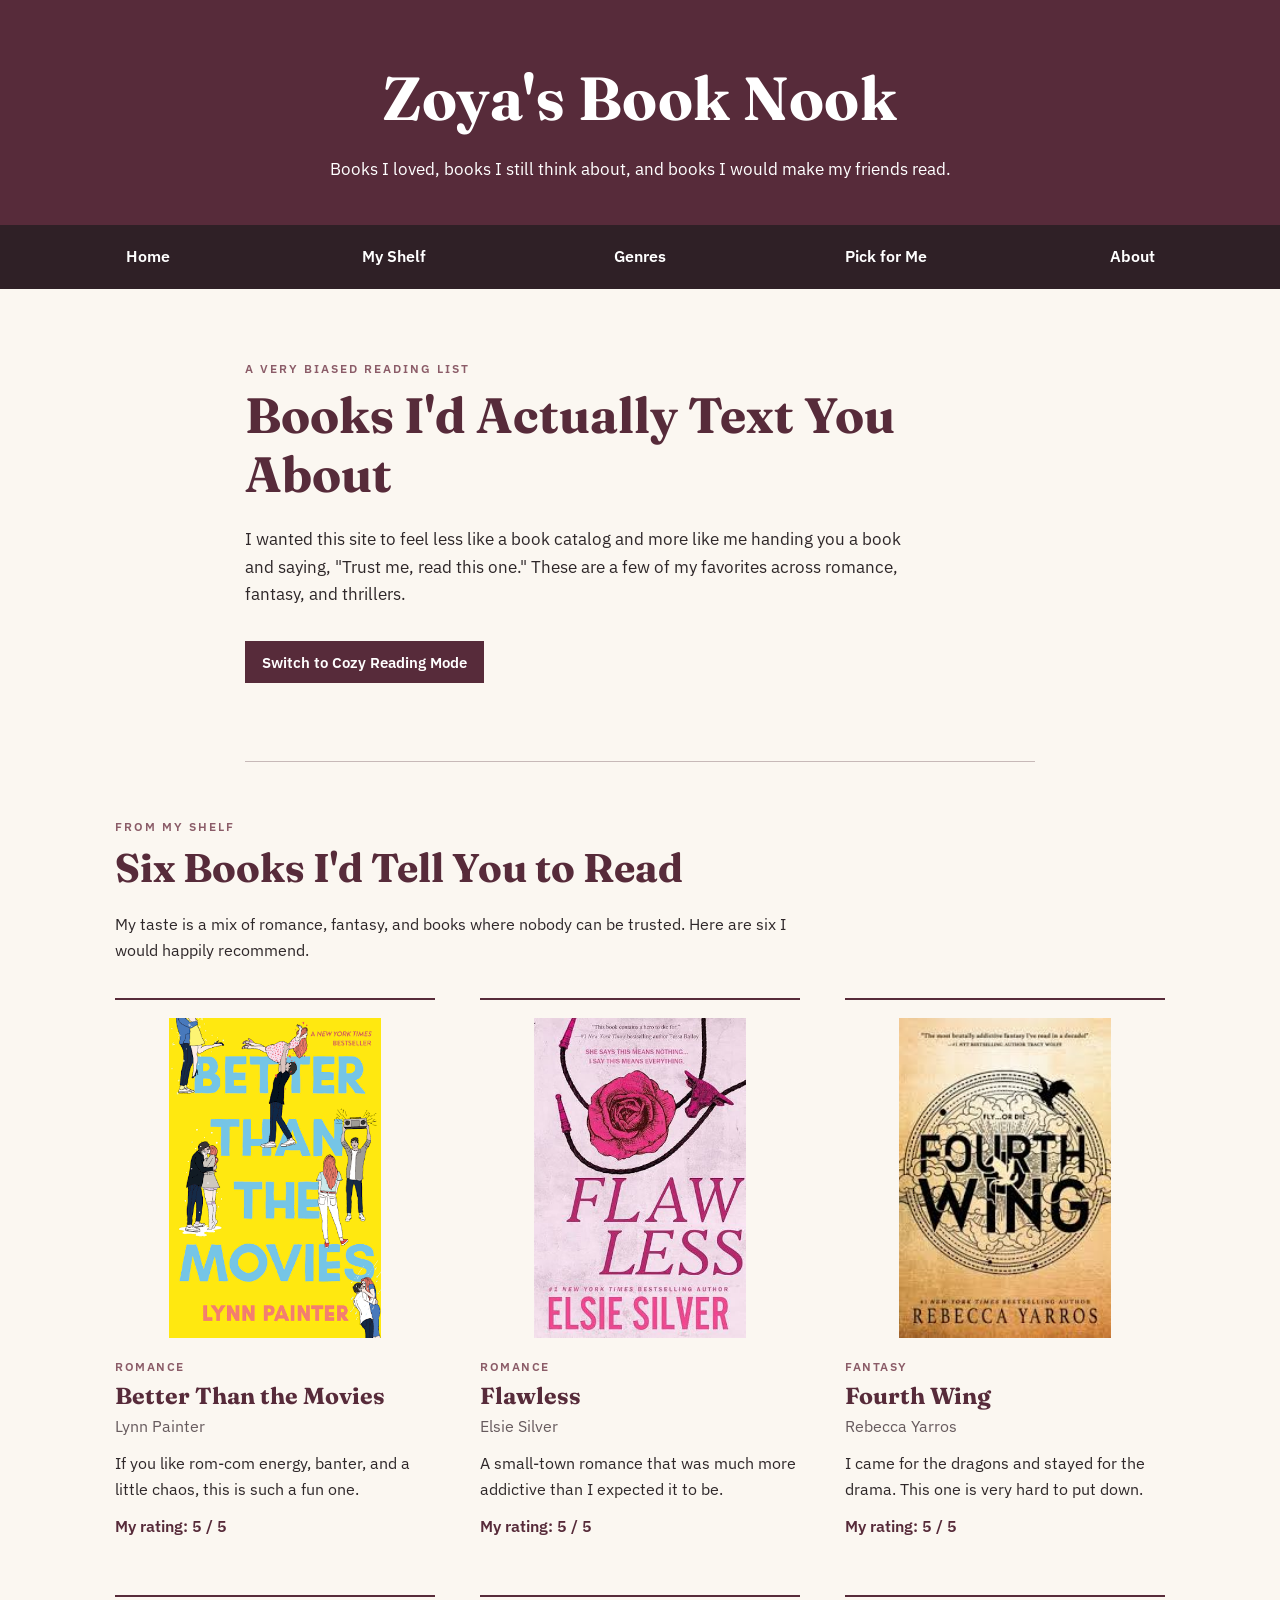
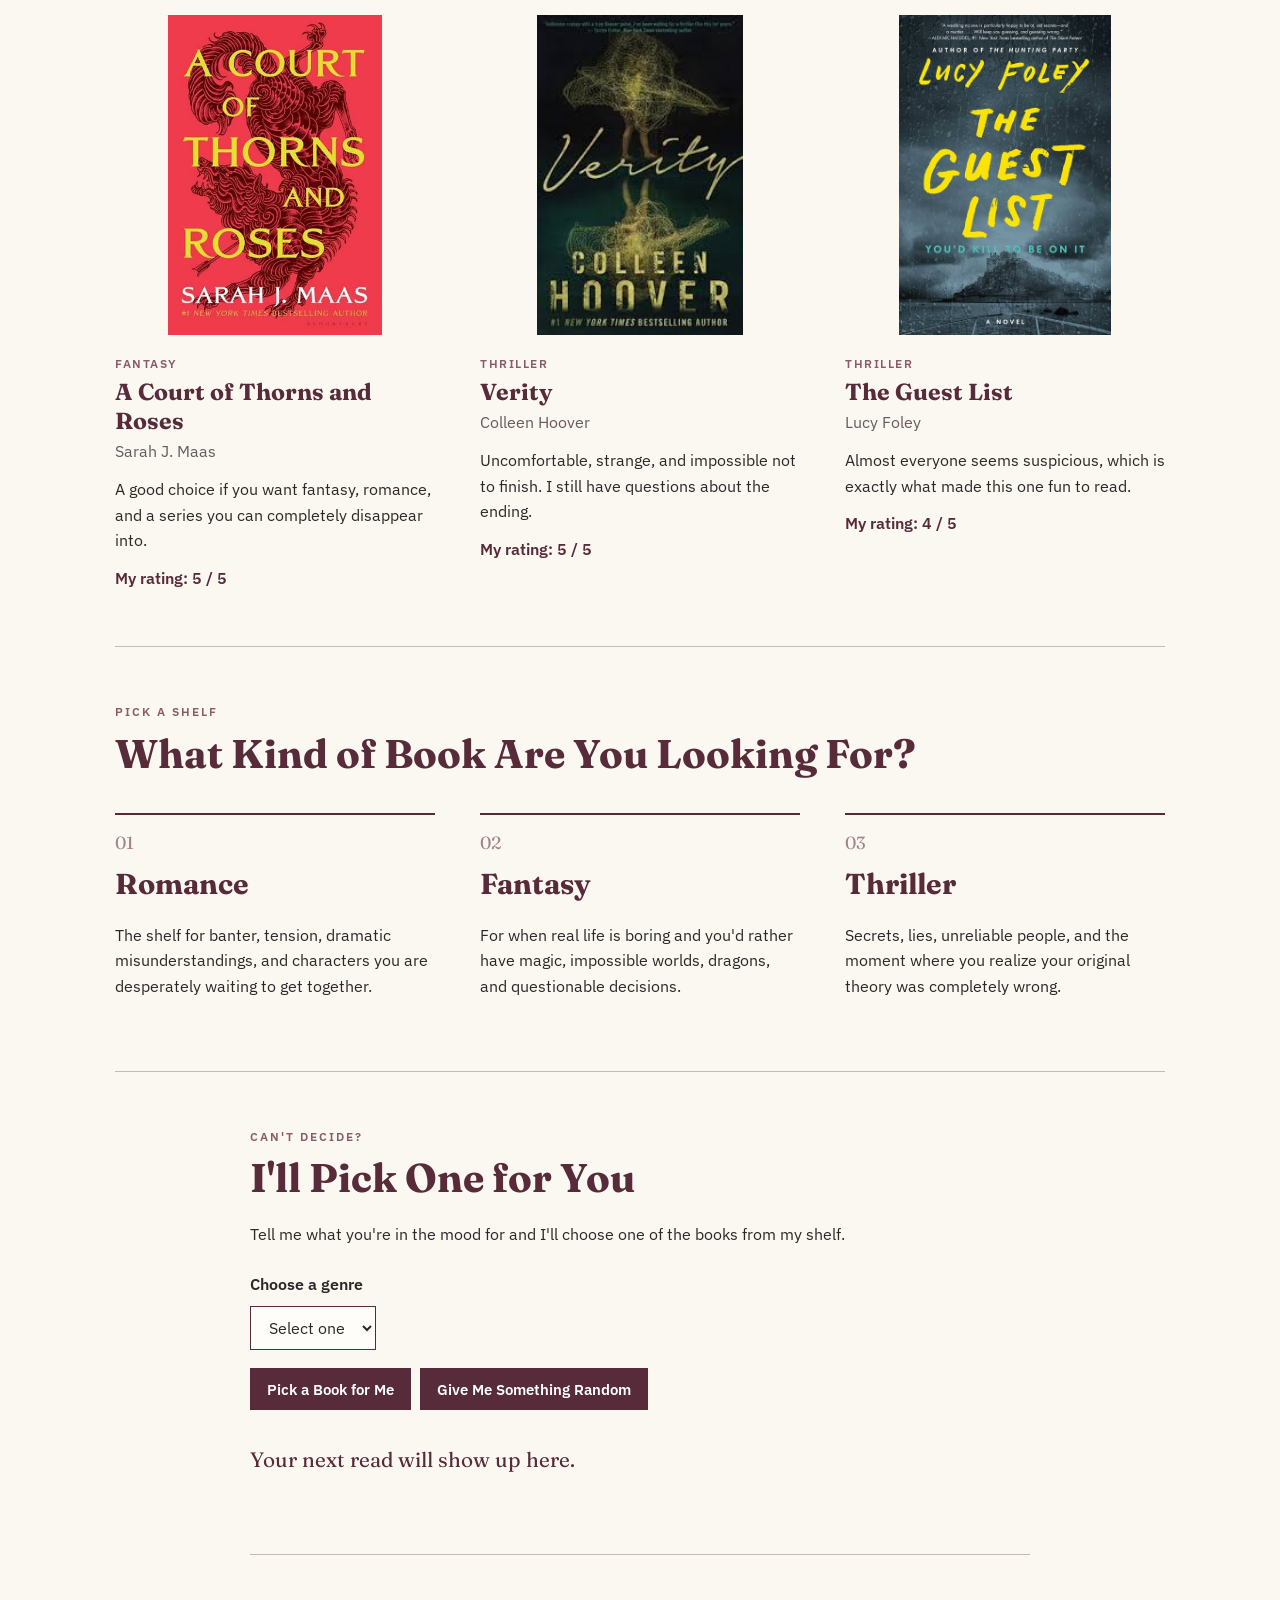
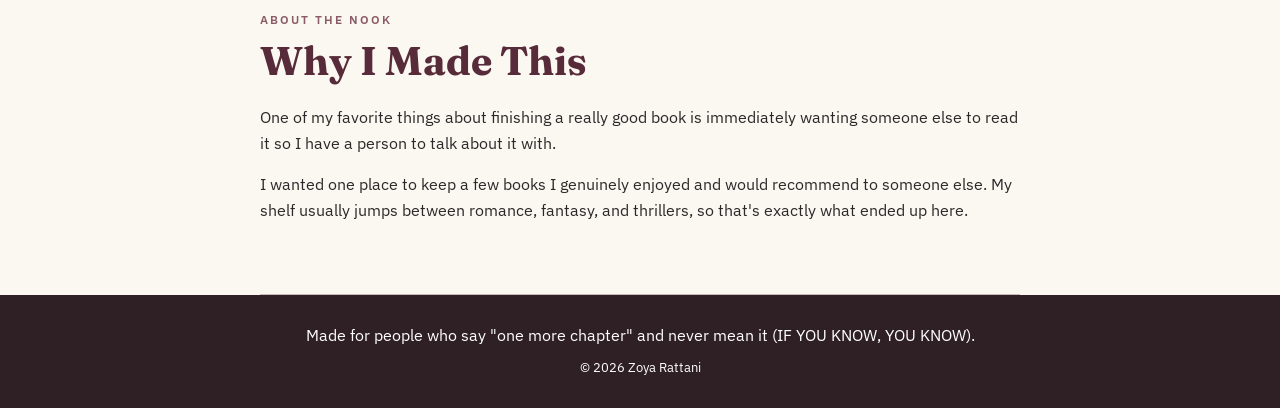
==== commit d99249f7: "index changes" ====
--- a/index.html
+++ b/index.html
@@ -60,7 +60,7 @@
 
             <p class="eyebrow">FROM MY SHELF</p>
 
-            <h2>Six Books I Recommend</h2>
+            <h2>Six Books I'd Tell You to Read</h2>
 
             <p class="section-intro">
                 My taste is a mix of romance, fantasy, and books where nobody can
@@ -362,10 +362,9 @@
             </p>
 
             <p>
-                I made Zoya's Book Nook as a small collection of books I enjoyed
-                instead of just making another list of titles. My shelf usually
-                jumps between romance, fantasy, and thrillers, so that's exactly
-                what ended up here.
+                I wanted one place to keep a few books I genuinely enjoyed and
+                would recommend to someone else. My shelf usually jumps between
+                romance, fantasy, and thrillers, so that's exactly what ended up here.
             </p>
 
         </section>
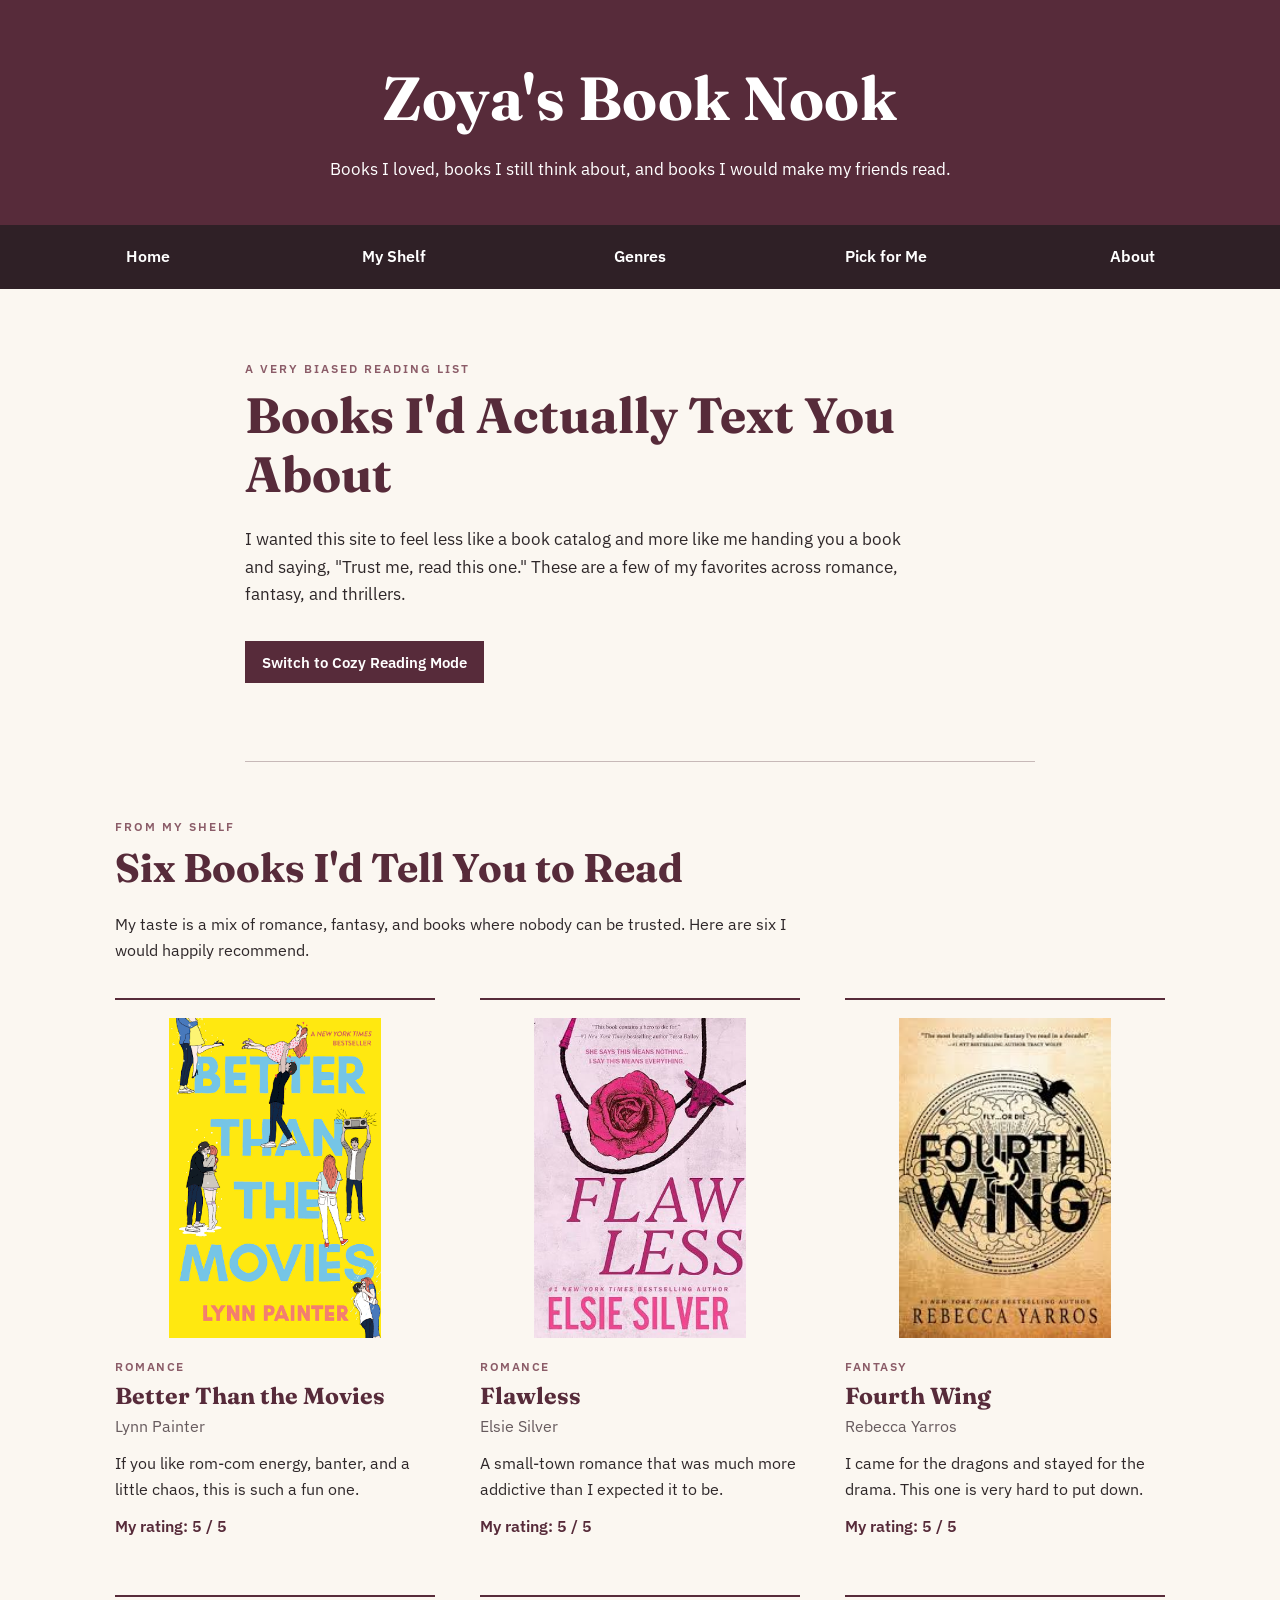
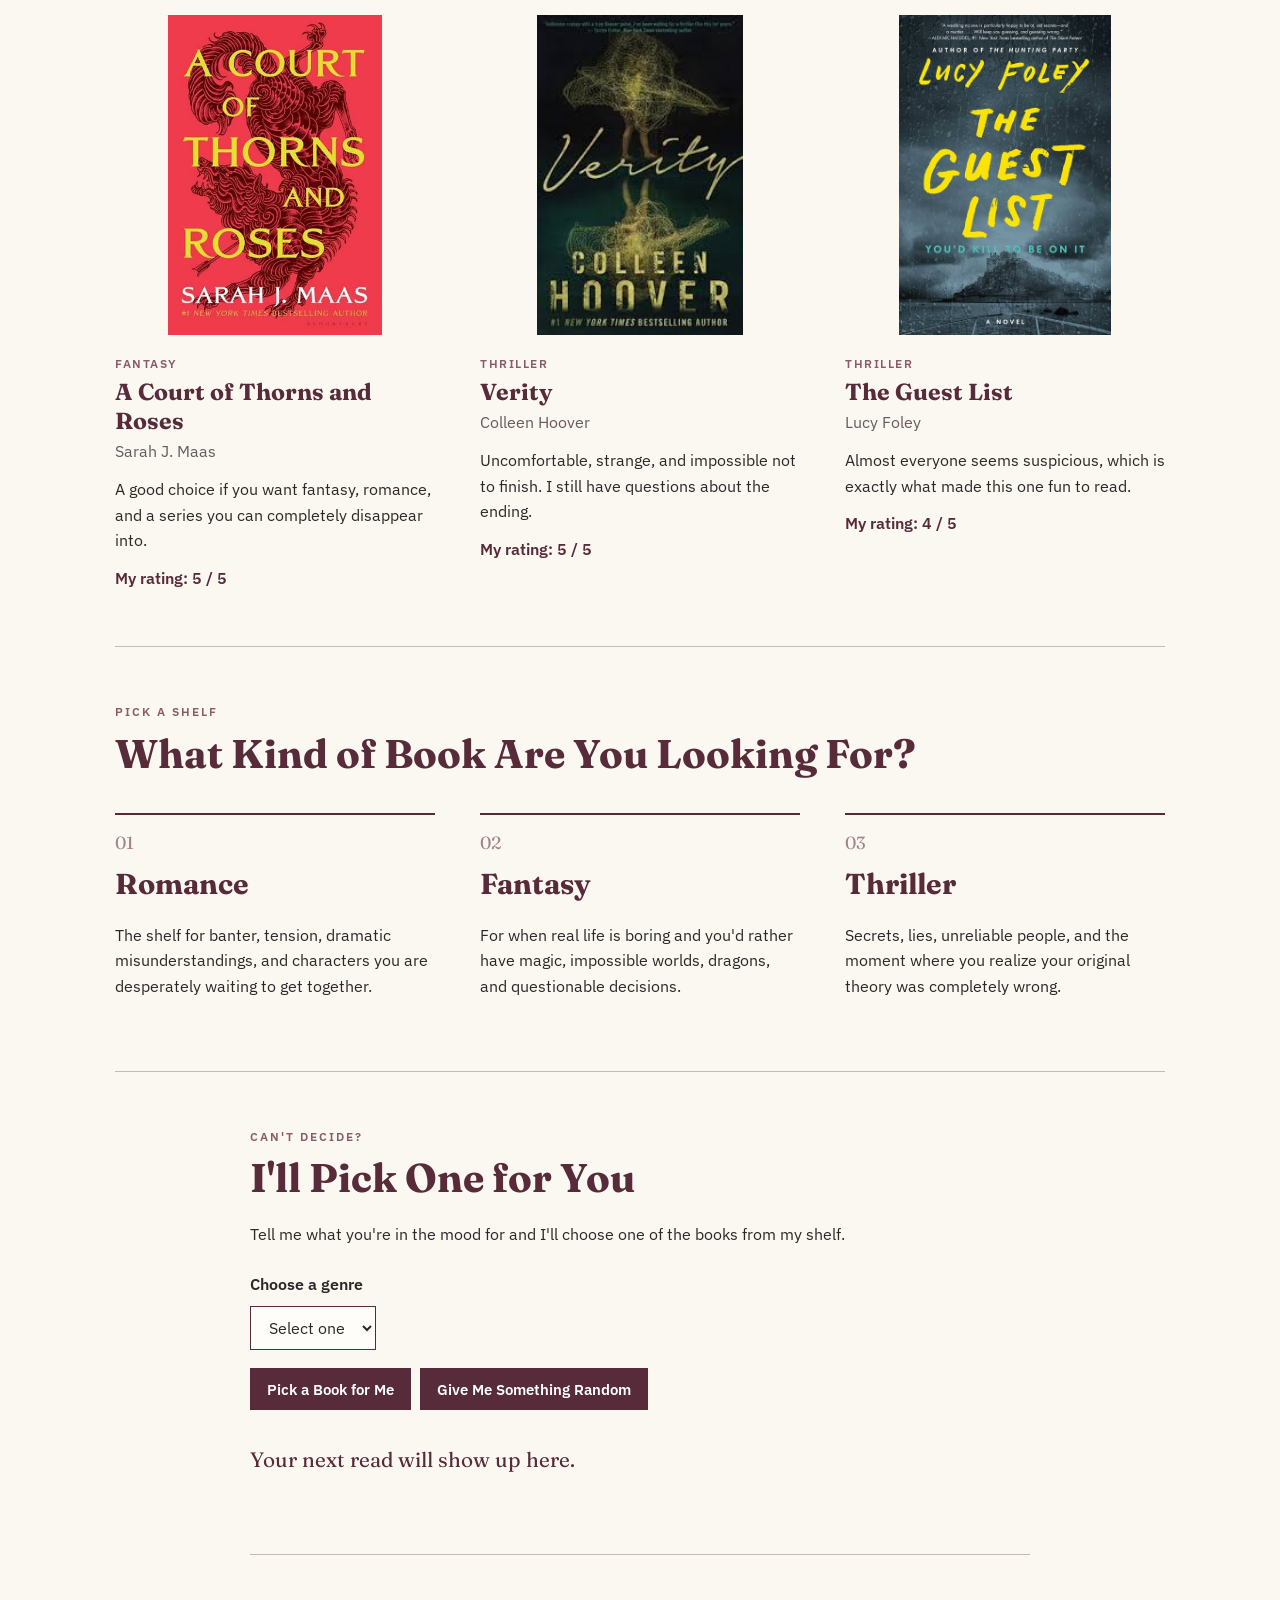
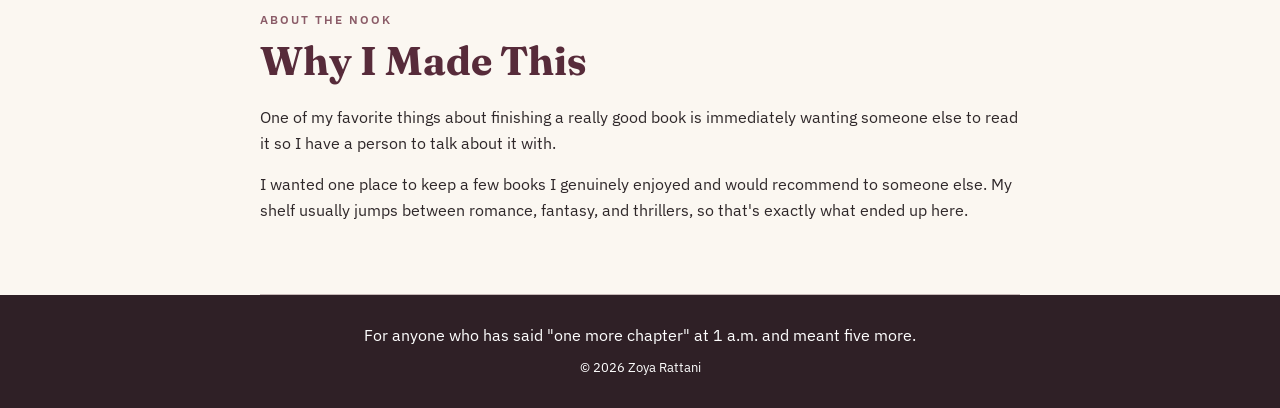
==== commit b9fdf051: "footer" ====
--- a/index.html
+++ b/index.html
@@ -375,7 +375,7 @@
     <footer>
 
         <p>
-            Made for people who say "one more chapter" and never mean it (IF YOU KNOW, YOU KNOW).
+            For anyone who has said "one more chapter" at 1 a.m. and meant five more.
         </p>
 
         <small>
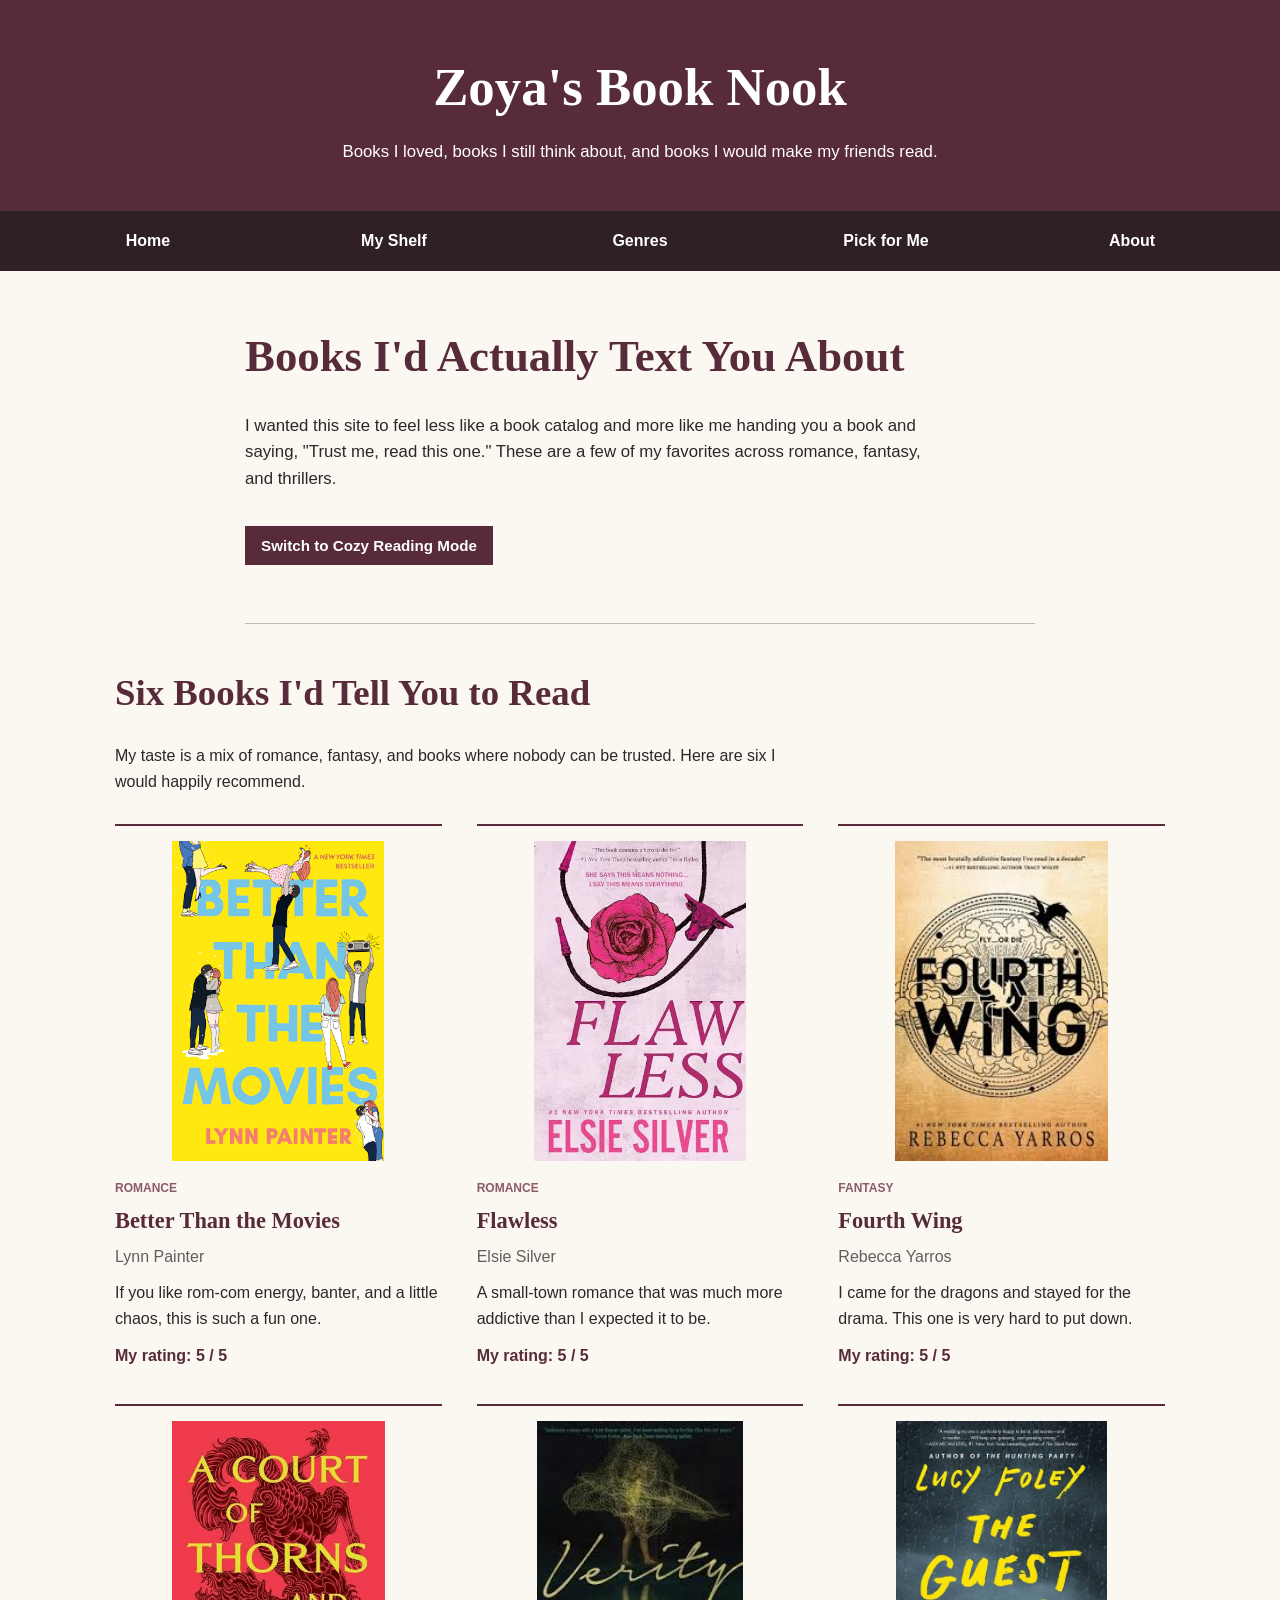
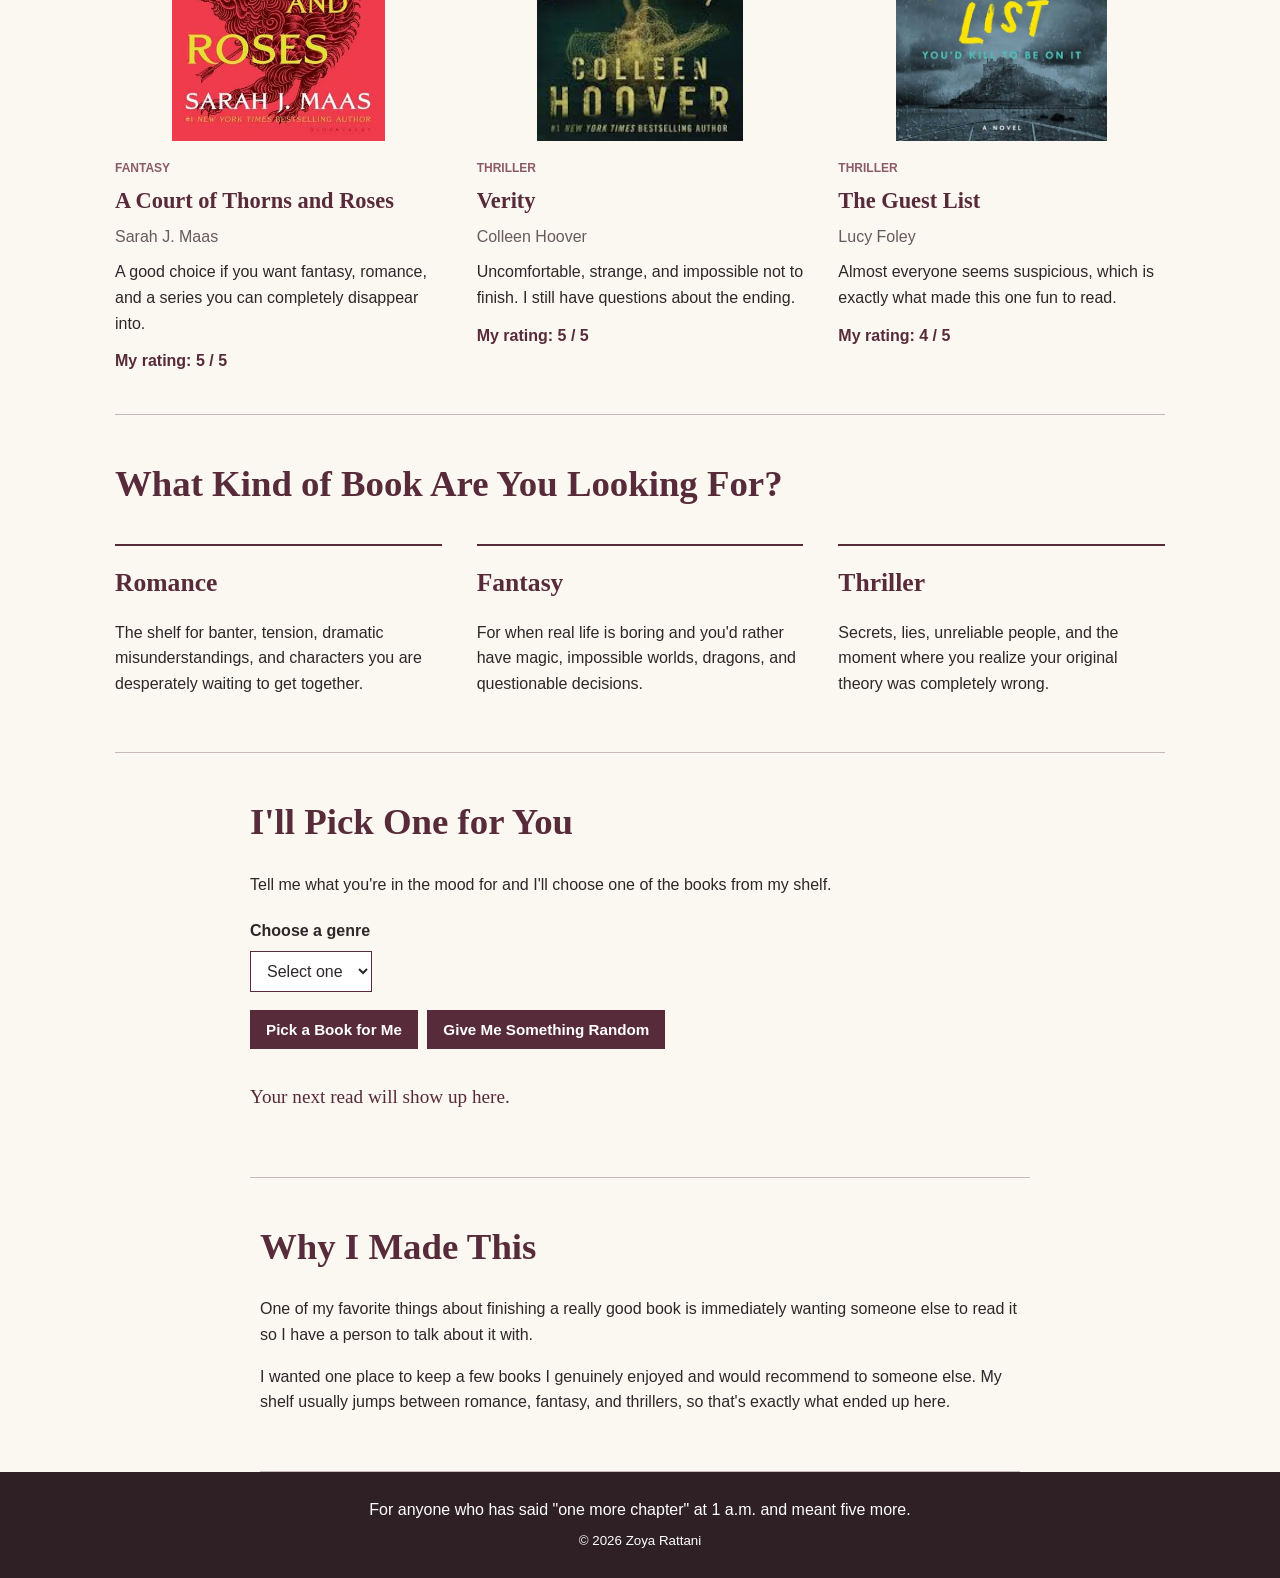
==== commit 8c9cbcf5: "Simplify book site design and update styling" ====
--- a/index.html
+++ b/index.html
@@ -39,8 +39,6 @@
 
         <section id="home" class="hero">
 
-            <p class="eyebrow">A VERY BIASED READING LIST</p>
-
             <h2>Books I'd Actually Text You About</h2>
 
             <p>
@@ -58,8 +56,6 @@
 
         <section id="books">
 
-            <p class="eyebrow">FROM MY SHELF</p>
-
             <h2>Six Books I'd Tell You to Read</h2>
 
             <p class="section-intro">
@@ -238,16 +234,11 @@
 
         <section id="genres">
 
-            <p class="eyebrow">PICK A SHELF</p>
-
             <h2>What Kind of Book Are You Looking For?</h2>
 
-
             <div class="genre-grid">
 
                 <div class="genre-section">
-
-                    <p class="genre-number">01</p>
 
                     <h3>Romance</h3>
 
@@ -261,8 +252,6 @@
 
                 <div class="genre-section">
 
-                    <p class="genre-number">02</p>
-
                     <h3>Fantasy</h3>
 
                     <p>
@@ -275,8 +264,6 @@
 
                 <div class="genre-section">
 
-                    <p class="genre-number">03</p>
-
                     <h3>Thriller</h3>
 
                     <p>
@@ -293,8 +280,6 @@
 
         <section id="recommend">
 
-            <p class="eyebrow">CAN'T DECIDE?</p>
-
             <h2>I'll Pick One for You</h2>
 
             <p>
@@ -350,8 +335,6 @@
 
 
         <section id="about">
-
-            <p class="eyebrow">ABOUT THE NOOK</p>
 
             <h2>Why I Made This</h2>
 
--- a/style.css
+++ b/style.css
@@ -1,12 +1,10 @@
-@import url('https://fonts.googleapis.com/css2?family=Fraunces:opsz,wght@9..144,600;9..144,700&family=IBM+Plex+Sans:wght@400;500;600&display=swap');
-
 html {
     scroll-behavior: smooth;
 }
 
 body {
     margin: 0;
-    font-family: "IBM Plex Sans", Arial, sans-serif;
+    font-family: Arial, sans-serif;
     background-color: #fbf7f1;
     color: #2e2729;
     line-height: 1.6;
@@ -19,25 +17,23 @@
     background-color: #572b3a;
     color: white;
     text-align: center;
-    padding: 50px 20px 42px;
+    padding: 45px 20px;
 }
 
 h1,
 h2,
 h3 {
-    font-family: "Fraunces", Georgia, serif;
+    font-family: Georgia, serif;
 }
 
 h1 {
-    font-size: 3.8rem;
-    font-weight: 700;
+    font-size: 3.3rem;
     margin: 0;
-    letter-spacing: 0.5px;
 }
 
 .tagline {
     max-width: 650px;
-    margin: 9px auto 0;
+    margin: 10px auto 0;
     font-size: 1.05rem;
 }
 
@@ -47,163 +43,110 @@
 nav {
     display: grid;
     grid-template-columns: repeat(5, 1fr);
-
     background-color: #2f2026;
-
     text-align: center;
-
-    padding: 14px 25px;
+    padding: 12px 25px;
 }
 
 nav a {
     color: white;
-
     text-decoration: none;
-
-    font-weight: 600;
-
+    font-weight: bold;
     padding: 5px;
 }
 
 nav a:hover {
-    color: #e0b6c1;
-
     text-decoration: underline;
 }
 
 
-/* Main layout */
+/* Main */
 
 main {
     max-width: 1050px;
-
     margin: auto;
-
     padding: 0 25px;
 }
 
 section {
-    padding: 55px 0;
-
+    padding: 40px 0;
     border-bottom: 1px solid #c7b9b8;
 }
 
 h2 {
     color: #572b3a;
-
-    font-size: 2.5rem;
-
-    line-height: 1.2;
-
-    margin: 0 0 20px;
+    font-size: 2.3rem;
+    margin-top: 0;
+    margin-bottom: 20px;
 }
 
 h3 {
     color: #572b3a;
 }
 
-.eyebrow {
-    color: #8b5c68;
-
-    font-size: 0.75rem;
-
-    font-weight: 600;
-
-    letter-spacing: 2px;
-
-    margin: 0 0 8px;
-}
-
 
 /* Intro */
 
 .hero {
     max-width: 790px;
-
     margin: auto;
-
-    padding-top: 70px;
-
-    padding-bottom: 70px;
+    padding-top: 50px;
+    padding-bottom: 50px;
 }
 
 .hero h2 {
-    font-size: 3.1rem;
-}
-
-.hero p:not(.eyebrow) {
+    font-size: 2.8rem;
+}
+
+.hero p {
     max-width: 680px;
-
-    font-size: 1.08rem;
-
+    font-size: 1.05rem;
     margin-bottom: 25px;
 }
 
 .section-intro {
     max-width: 700px;
-
-    margin-bottom: 35px;
-}
-
-
-/* Books grid */
+    margin-bottom: 30px;
+}
+
+
+/* Books */
 
 .book-grid {
     display: grid;
-
     grid-template-columns: repeat(3, 1fr);
-
-    column-gap: 45px;
-
-    row-gap: 55px;
+    gap: 35px;
 }
 
 .book-entry {
     border-top: 2px solid #572b3a;
-
-    padding-top: 18px;
+    padding-top: 15px;
 }
 
 .book-entry img {
     display: block;
-
     width: 100%;
-
     max-width: 220px;
-
     height: 320px;
-
     object-fit: contain;
-
-    margin: 0 auto 20px;
-
-    border-radius: 0;
+    margin: 0 auto 18px;
 }
 
 .genre-label {
     color: #8b5c68;
-
-    font-size: 0.72rem;
-
-    font-weight: 600;
-
-    letter-spacing: 1.5px;
-
+    font-size: 0.75rem;
+    font-weight: bold;
     margin: 0;
 }
 
 .book-entry h3 {
-    font-size: 1.45rem;
-
-    line-height: 1.25;
-
-    margin: 4px 0;
+    font-size: 1.4rem;
+    margin: 5px 0;
 }
 
 .author {
     color: #675b5e;
-
-    margin: 0 0 12px;
+    margin: 0 0 10px;
 }
 
 .book-note {
@@ -212,78 +155,51 @@
 
 .rating {
     color: #572b3a;
-
-    font-weight: 600;
-
+    font-weight: bold;
     margin: 0;
 }
 
 
-/* Genre grid */
+/* Genres */
 
 .genre-grid {
     display: grid;
-
     grid-template-columns: repeat(3, 1fr);
-
-    gap: 45px;
-
-    margin-top: 35px;
+    gap: 35px;
+    margin-top: 30px;
 }
 
 .genre-section {
     border-top: 2px solid #572b3a;
-
-    padding-top: 14px;
-}
-
-.genre-number {
-    font-family: "Fraunces", Georgia, serif;
-
-    color: #a1838b;
-
-    font-size: 1.1rem;
-
-    margin: 0;
+    padding-top: 12px;
 }
 
 .genre-section h3 {
-    font-size: 1.8rem;
-
-    margin: 4px 0 10px;
-}
-
-
-/* Recommendation section */
+    font-size: 1.6rem;
+    margin: 5px 0 10px;
+}
+
+
+/* Recommendation */
 
 #recommend {
     max-width: 780px;
-
     margin: auto;
 }
 
 #recommend label {
     display: block;
-
-    font-weight: 600;
-
-    margin: 25px 0 8px;
+    font-weight: bold;
+    margin: 20px 0 8px;
 }
 
 select {
-    font-family: "IBM Plex Sans", Arial, sans-serif;
-
+    font-family: Arial, sans-serif;
     font-size: 1rem;
-
-    background-color: #fffdf9;
-
+    background-color: white;
     color: #2e2729;
-
     border: 1px solid #572b3a;
-
-    border-radius: 0;
-
-    padding: 10px 14px;
+    padding: 10px 12px;
 }
 
 .button-row {
@@ -291,27 +207,15 @@
 }
 
 button {
-    font-family: "IBM Plex Sans", Arial, sans-serif;
-
+    font-family: Arial, sans-serif;
     font-size: 0.95rem;
-
-    font-weight: 600;
-
+    font-weight: bold;
     background-color: #572b3a;
-
     color: white;
-
     border: 1px solid #572b3a;
-
-    border-radius: 0;
-
-    padding: 10px 16px;
-
+    padding: 10px 15px;
     margin: 8px 5px 8px 0;
-
     cursor: pointer;
-
-    box-shadow: none;
 }
 
 button:hover {
@@ -319,14 +223,10 @@
 }
 
 #bookResult {
-    font-family: "Fraunces", Georgia, serif;
-
+    font-family: Georgia, serif;
     color: #572b3a;
-
-    font-size: 1.3rem;
-
+    font-size: 1.2rem;
     min-height: 35px;
-
     margin-top: 25px;
 }
 
@@ -335,7 +235,6 @@
 
 #about {
     max-width: 760px;
-
     margin: auto;
 }
 
@@ -344,12 +243,9 @@
 
 footer {
     background-color: #2f2026;
-
     color: white;
-
     text-align: center;
-
-    padding: 28px 20px;
+    padding: 25px 20px;
 }
 
 footer p {
@@ -361,7 +257,6 @@
 
 body.cozy-mode {
     background-color: #211b1e;
-
     color: #eee5e2;
 }
 
@@ -378,11 +273,6 @@
     color: #e1b7c1;
 }
 
-body.cozy-mode .eyebrow,
-body.cozy-mode .genre-label {
-    color: #ca939f;
-}
-
 body.cozy-mode section {
     border-bottom-color: #625056;
 }
@@ -392,6 +282,10 @@
     border-top-color: #b77686;
 }
 
+body.cozy-mode .genre-label {
+    color: #ca939f;
+}
+
 body.cozy-mode .author {
     color: #c9bbbe;
 }
@@ -402,9 +296,7 @@
 
 body.cozy-mode select {
     background-color: #302529;
-
     color: #eee5e2;
-
     border-color: #b77686;
 }
 
@@ -414,8 +306,6 @@
 
 body.cozy-mode button {
     background-color: #743b4e;
-
-    border-color: #a96173;
 }
 
 body.cozy-mode button:hover {
@@ -443,7 +333,6 @@
 
     nav {
         grid-template-columns: 1fr;
-
         gap: 8px;
     }
 
@@ -452,7 +341,7 @@
     }
 
     h1 {
-        font-size: 2.6rem;
+        font-size: 2.5rem;
     }
 
     h2 {
@@ -460,7 +349,7 @@
     }
 
     .hero h2 {
-        font-size: 2.3rem;
+        font-size: 2.2rem;
     }
 
     .book-grid {
@@ -473,15 +362,12 @@
 
     .book-entry img {
         height: auto;
-
         max-width: 230px;
     }
 
     button {
         display: block;
-
         width: 100%;
-
         margin: 8px 0;
     }
 }
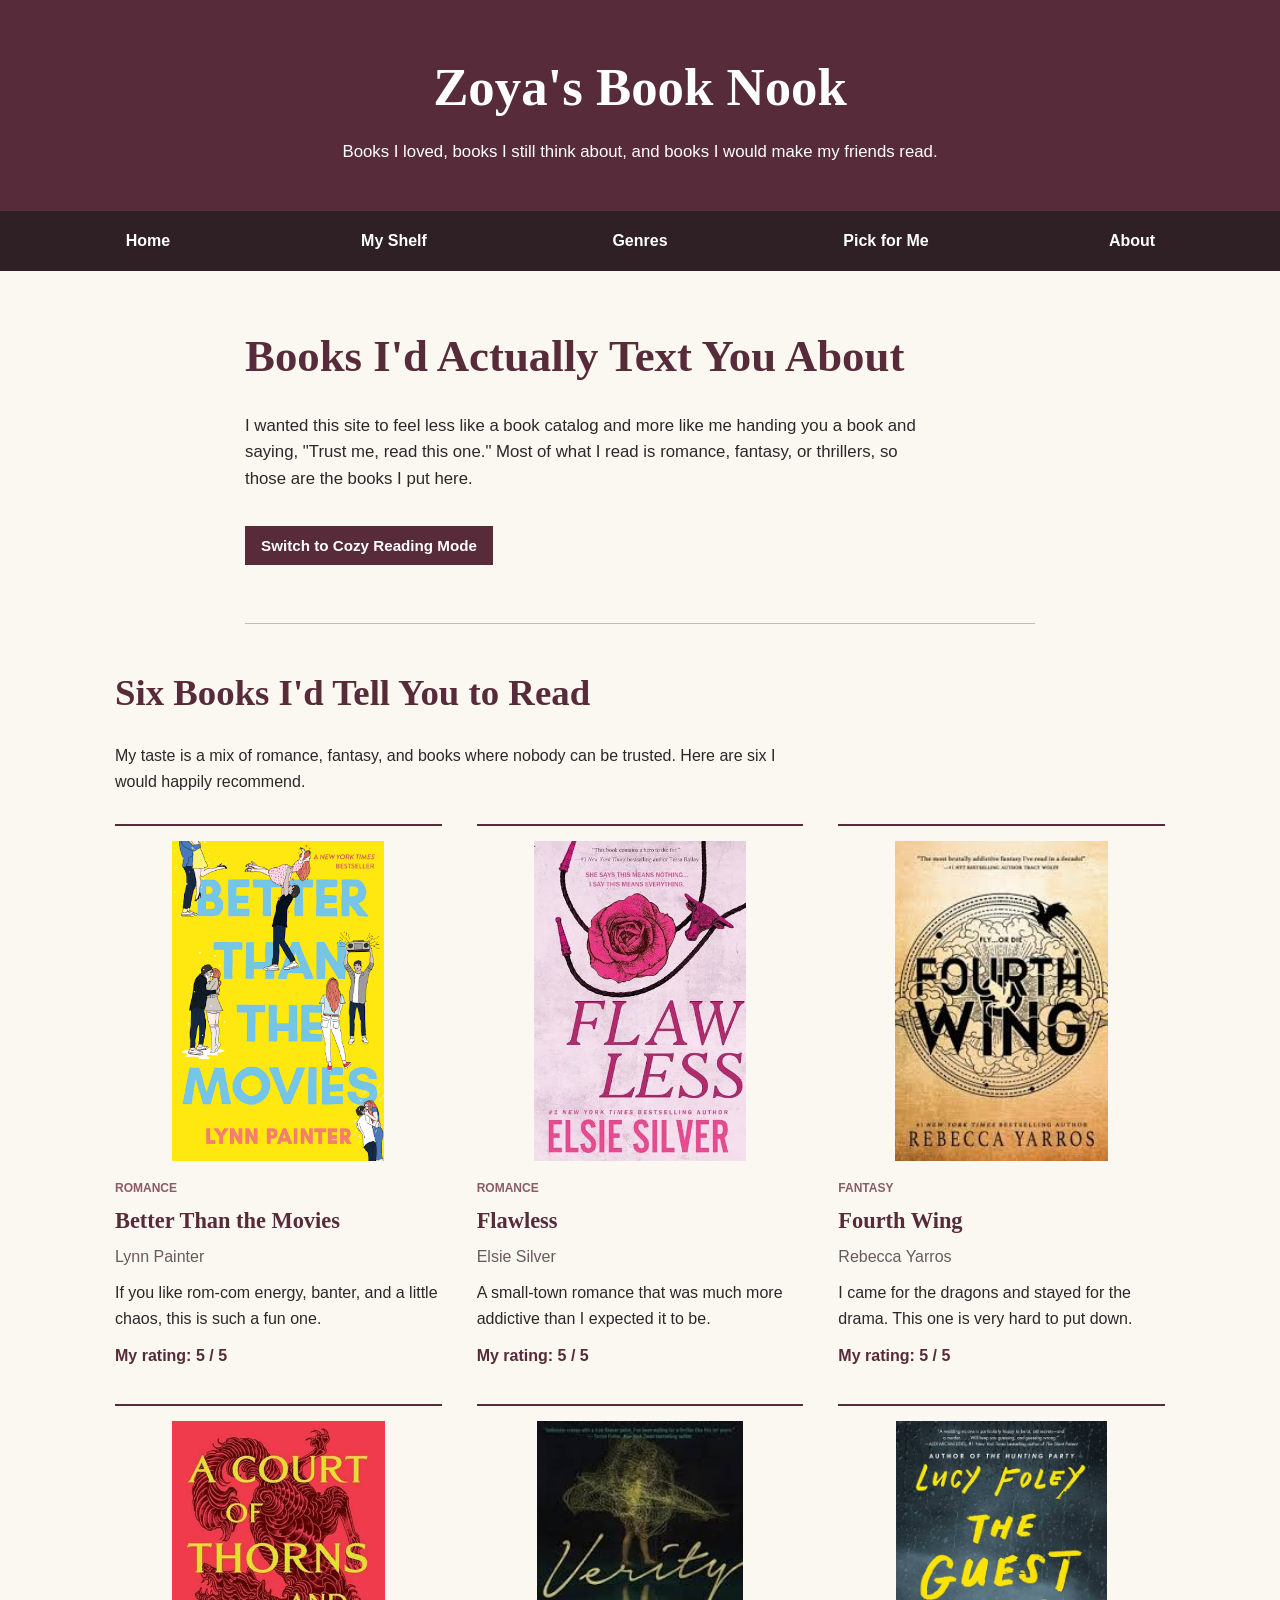
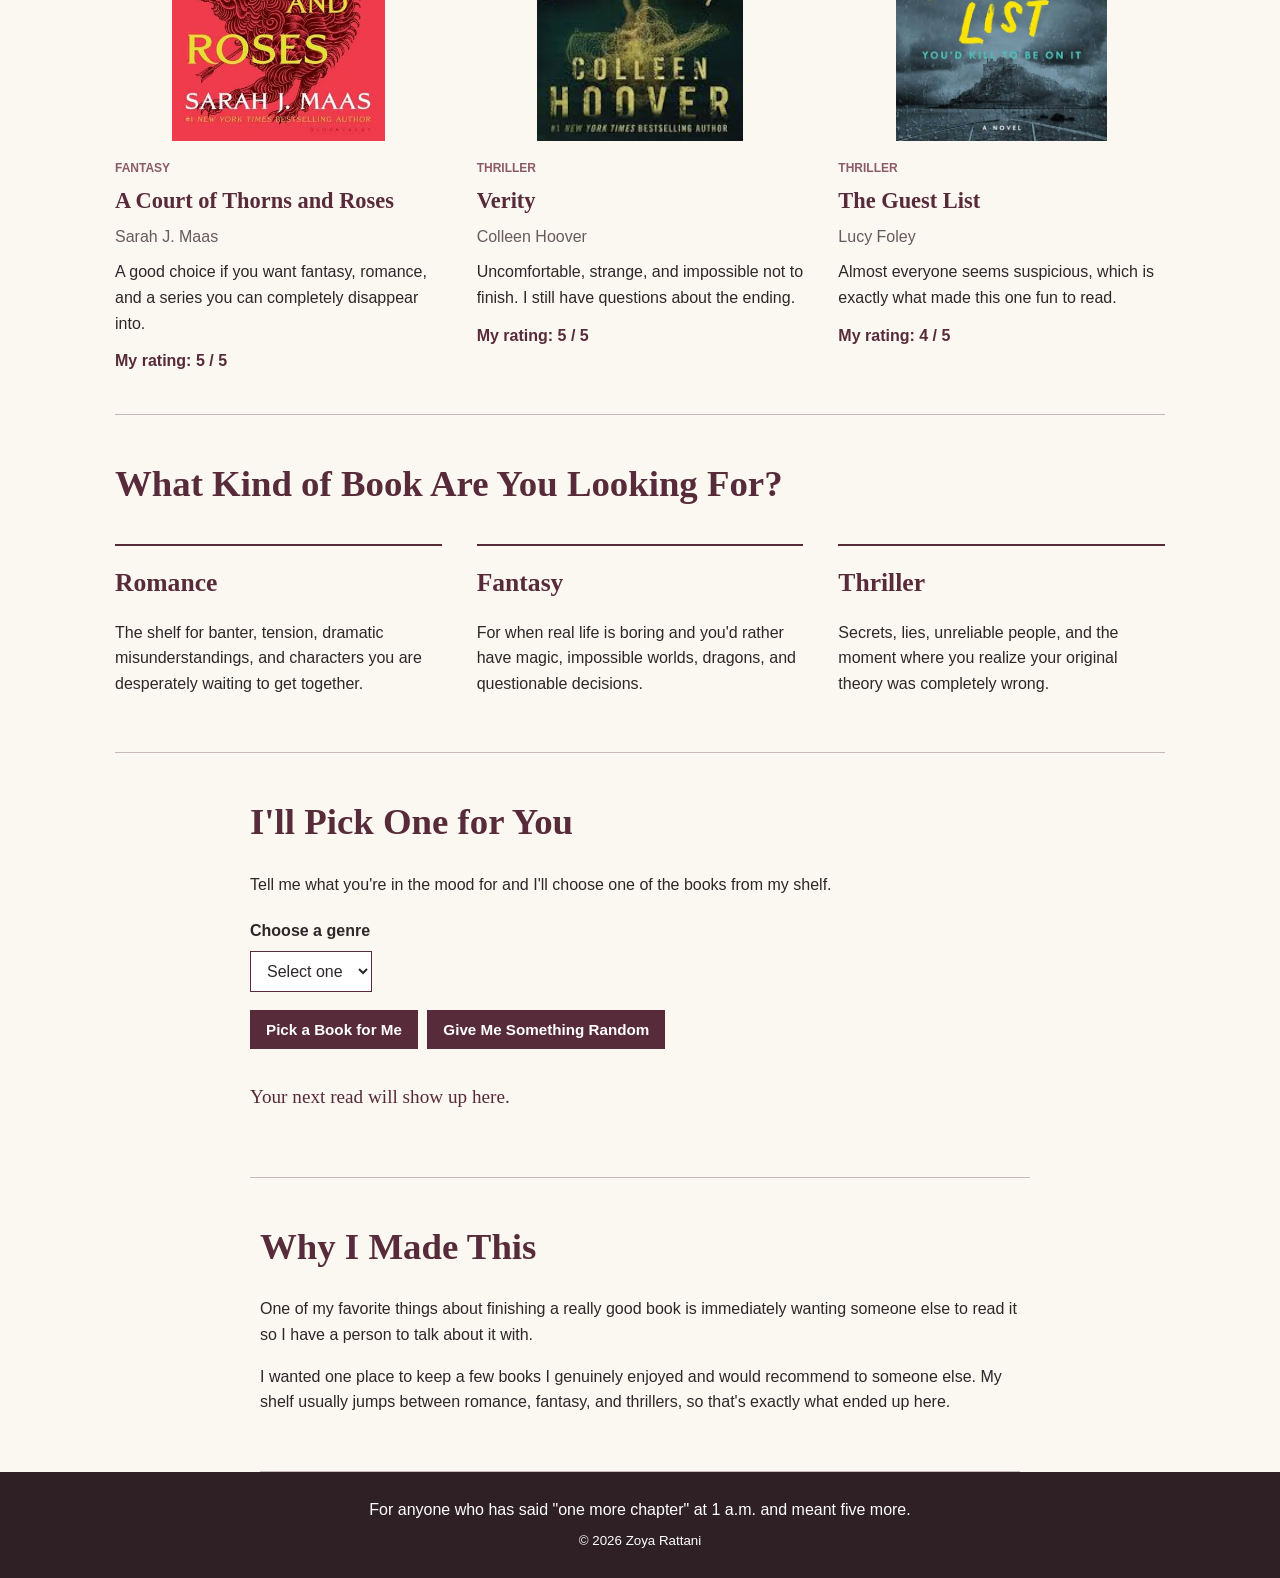
==== commit 76d0d2c9: "text change" ====
--- a/index.html
+++ b/index.html
@@ -44,7 +44,7 @@
             <p>
                 I wanted this site to feel less like a book catalog and more like
                 me handing you a book and saying, "Trust me, read this one."
-                These are a few of my favorites across romance, fantasy, and thrillers.
+                Most of what I read is romance, fantasy, or thrillers, so those are the books I put here.
             </p>
 
             <button id="cozy-button">
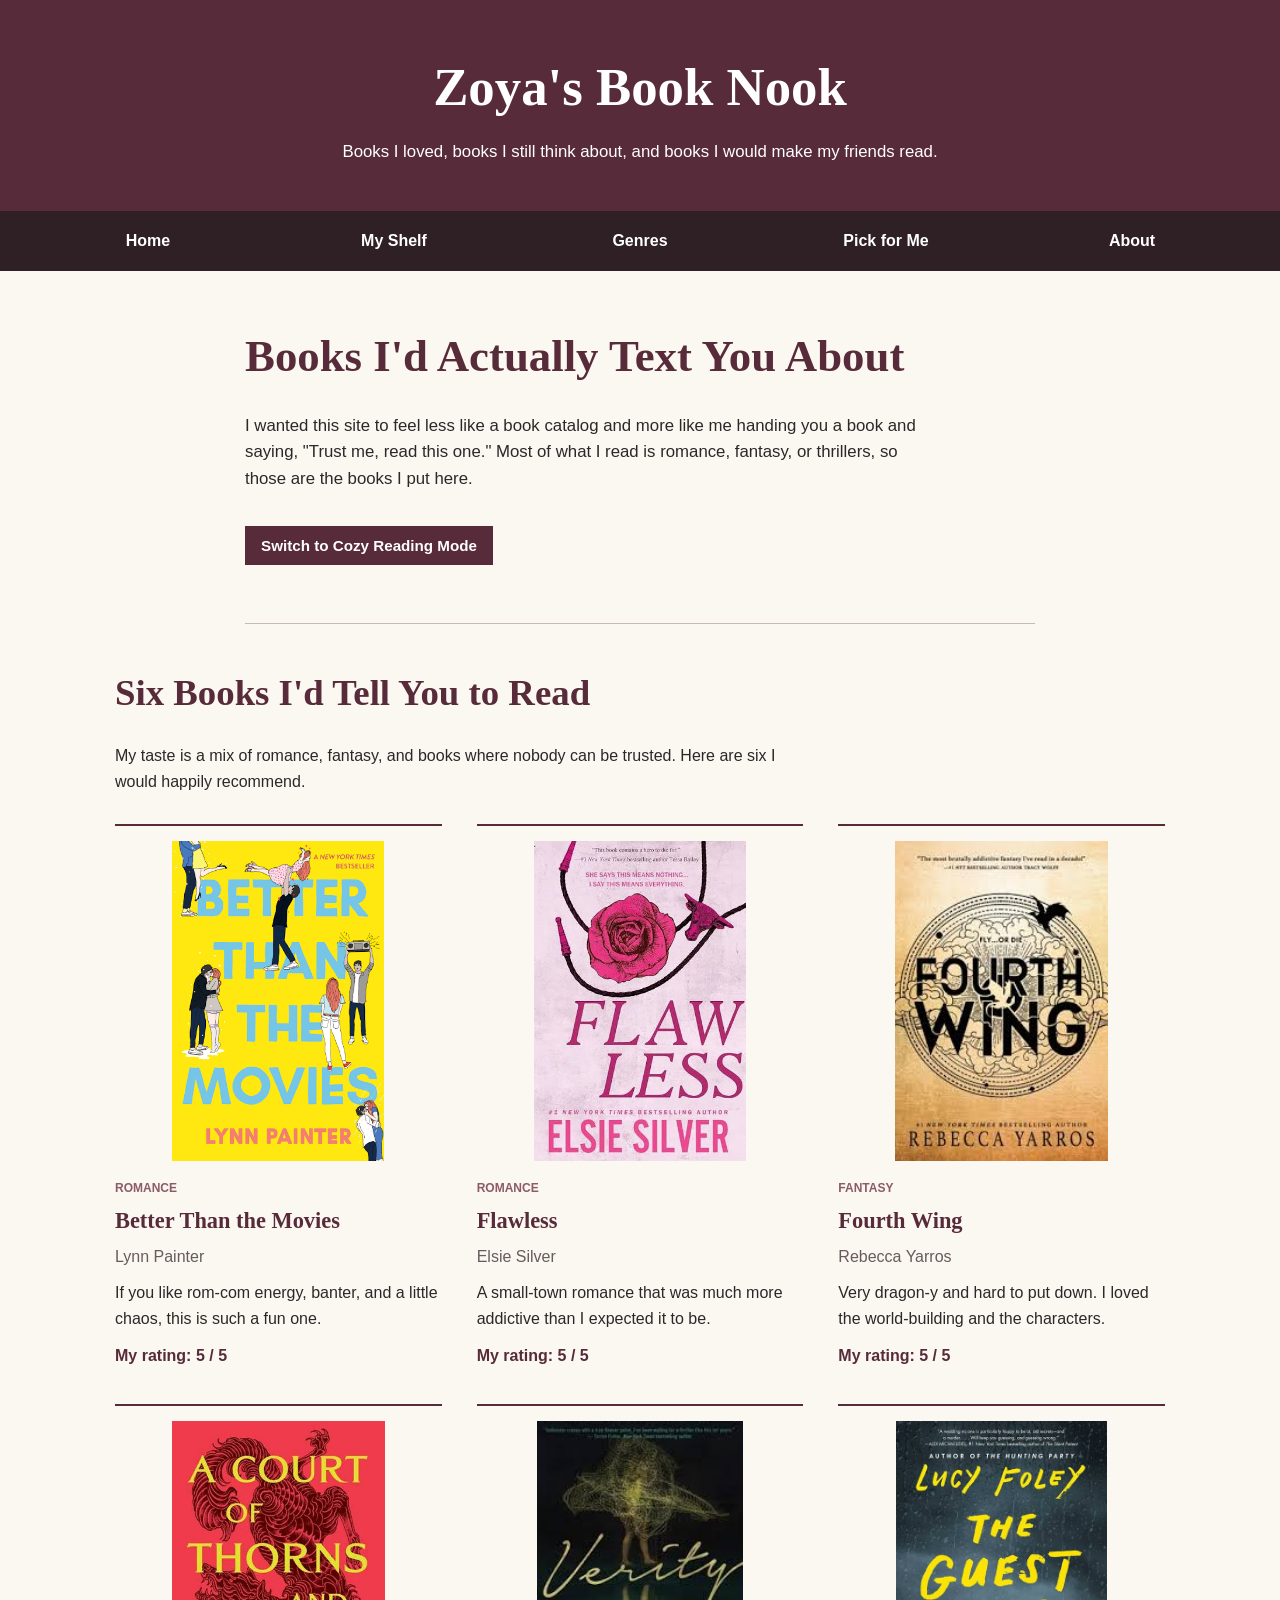
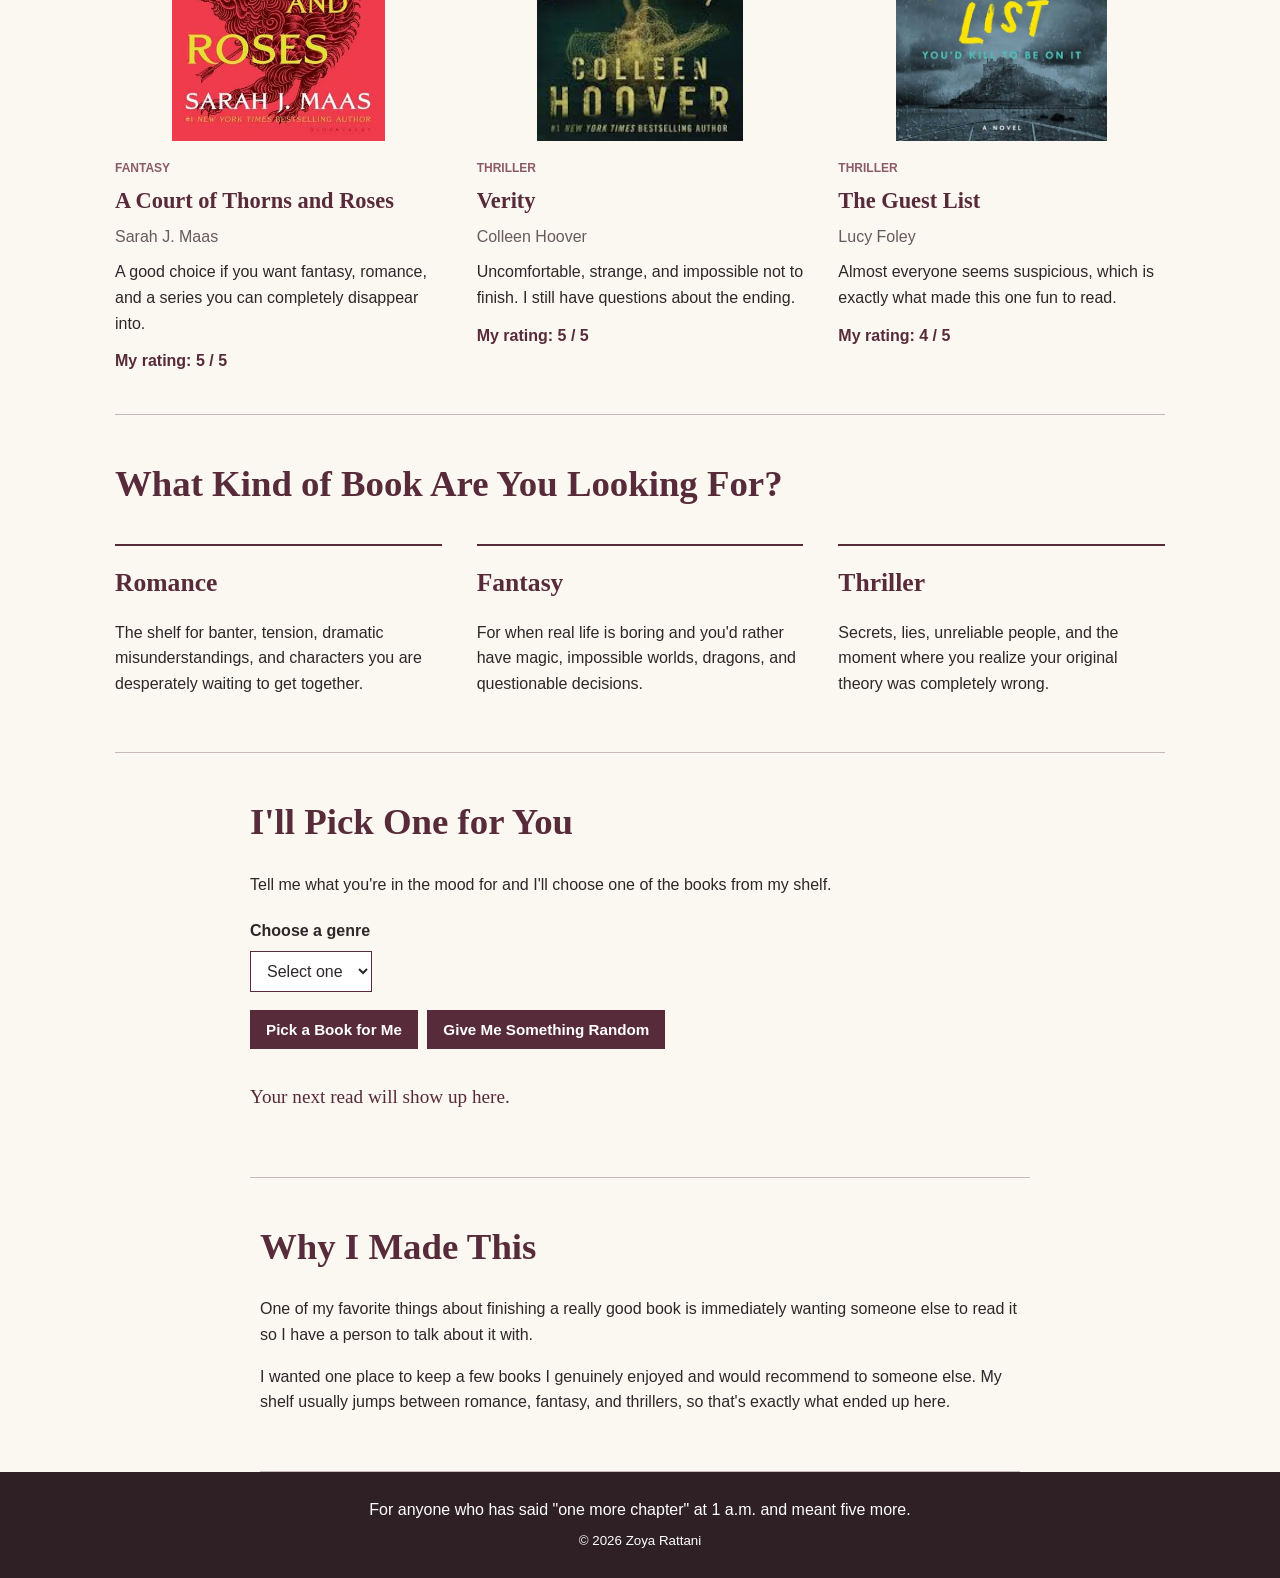
==== commit 57641a9d: "more text change" ====
--- a/index.html
+++ b/index.html
@@ -136,8 +136,7 @@
                     </p>
 
                     <p class="book-note">
-                        I came for the dragons and stayed for the drama.
-                        This one is very hard to put down.
+                        Very dragon-y and hard to put down. I loved the world-building and the characters.
                     </p>
 
                     <p class="rating">
